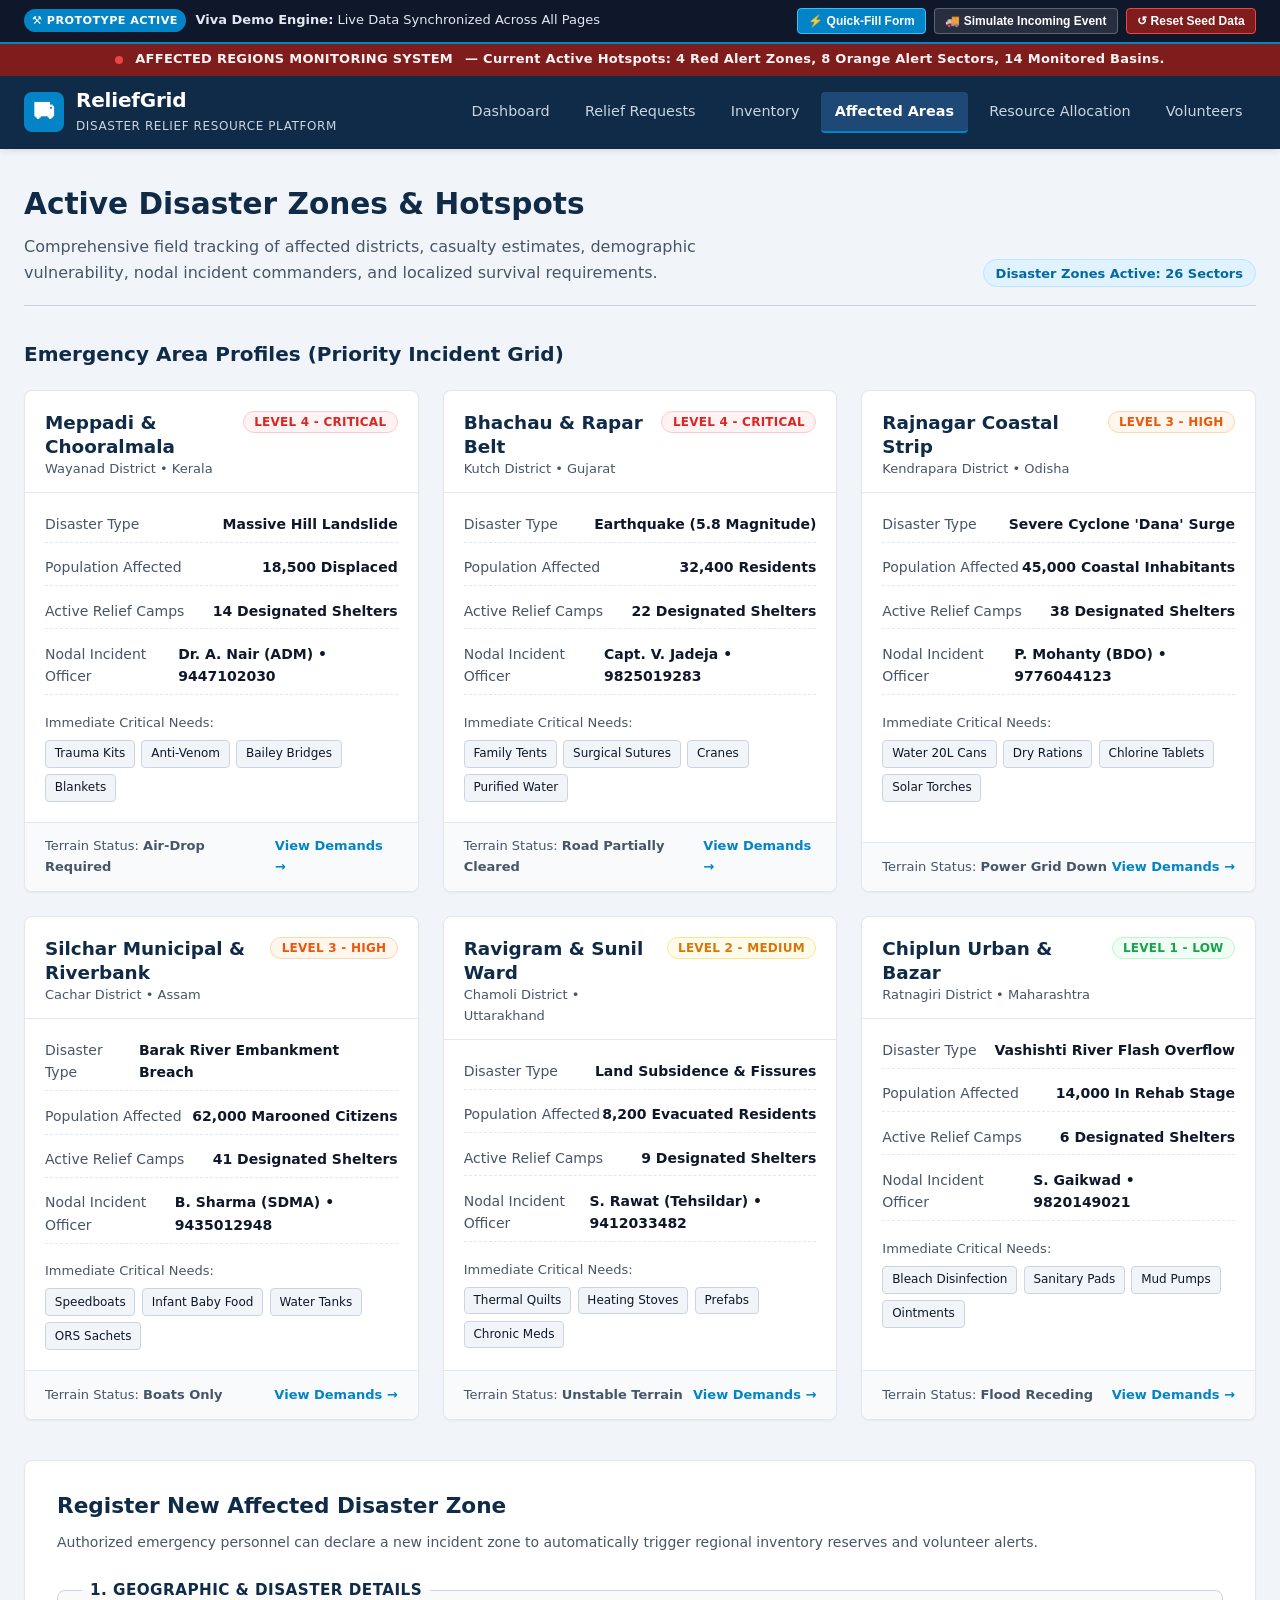
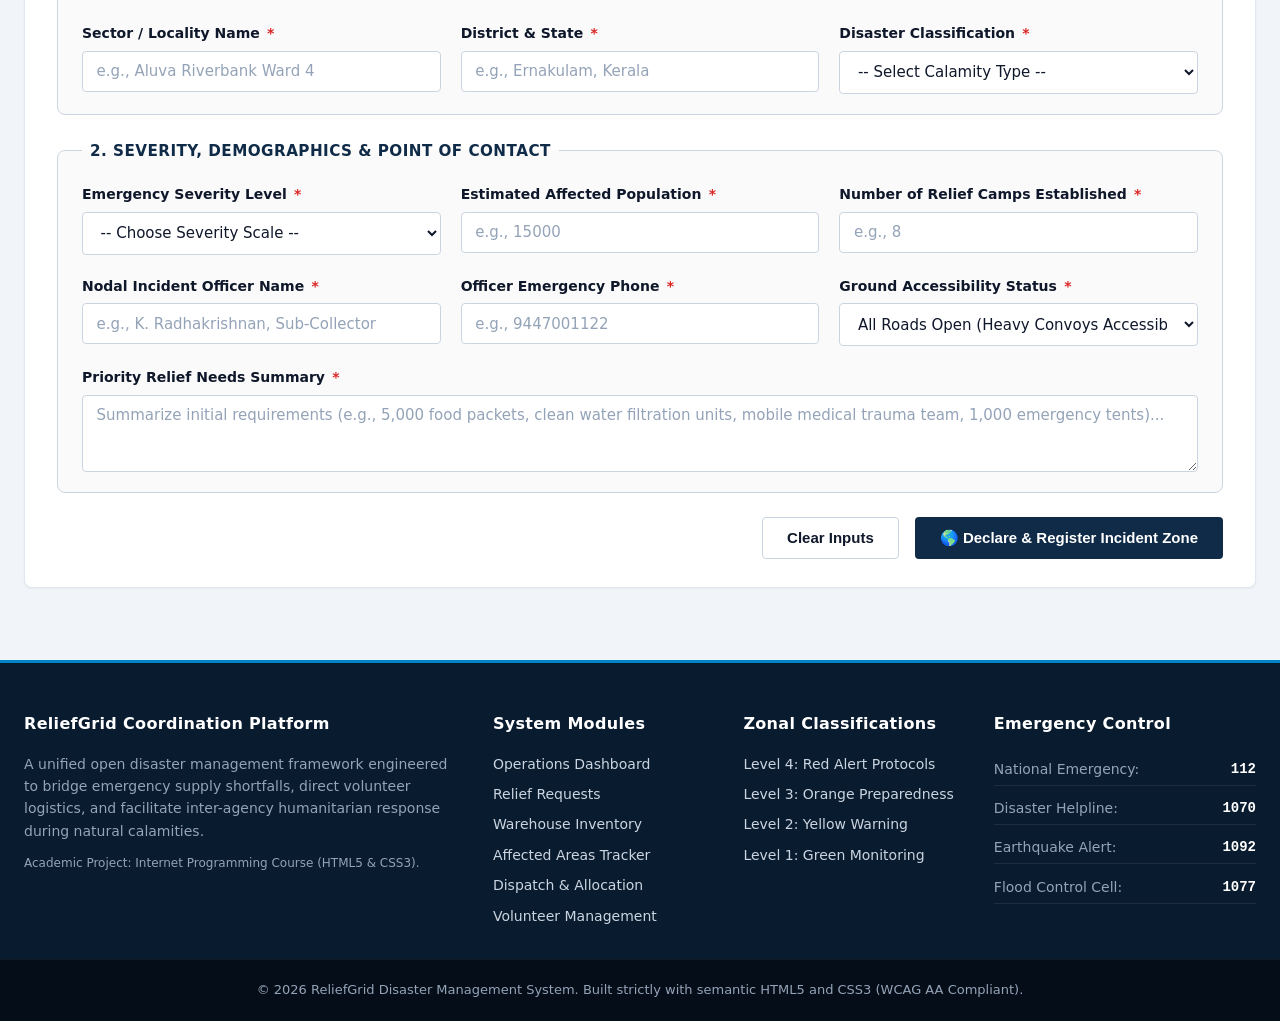
==== affected-areas.html @ 502c1814 "Add files via upload" ====
<!DOCTYPE html>
<html lang="en">
<head>
  <meta charset="UTF-8">
  <meta name="viewport" content="width=device-width, initial-scale=1.0">
  <meta name="description" content="ReliefGrid - Monitor Affected Disaster Zones, Severity Classifications, and Ground Casualties.">
  <title>ReliefGrid | Affected Disaster Areas</title>
  <link rel="stylesheet" href="style.css">
</head>
<body>

  <!-- Top Emergency Ribbon -->
  <aside class="top-emergency-bar" aria-label="Emergency Operations Announcement">
    <span class="pulse-dot" aria-hidden="true"></span>
    <strong>AFFECTED REGIONS MONITORING SYSTEM</strong> &mdash; 
    Current Active Hotspots: 4 Red Alert Zones, 8 Orange Alert Sectors, 14 Monitored Basins.
  </aside>

  <!-- Shared Header & Navigation -->
  <header class="site-header">
    <div class="header-container">
      <a href="index.html" class="brand" aria-label="ReliefGrid Home">
        <div class="brand-icon" aria-hidden="true">&#9951;</div>
        <div class="brand-text">
          <h1>ReliefGrid</h1>
          <span class="subtitle">Disaster Relief Resource Platform</span>
        </div>
      </a>

      <nav class="main-nav" aria-label="Primary Navigation">
        <ul>
          <li><a href="index.html">Dashboard</a></li>
          <li><a href="relief-requests.html">Relief Requests</a></li>
          <li><a href="inventory.html">Inventory</a></li>
          <li><a href="affected-areas.html" class="active" aria-current="page">Affected Areas</a></li>
          <li><a href="allocation.html">Resource Allocation</a></li>
          <li><a href="volunteers.html">Volunteers</a></li>
        </ul>
      </nav>
    </div>
  </header>

  <!-- Main Content Wrapper -->
  <main class="main-wrapper" id="main-content">

    <header class="page-intro">
      <div>
        <h2>Active Disaster Zones &amp; Hotspots</h2>
        <p>Comprehensive field tracking of affected districts, casualty estimates, demographic vulnerability, nodal incident commanders, and localized survival requirements.</p>
      </div>
      <div>
        <span class="page-badge">Disaster Zones Active: 26 Sectors</span>
      </div>
    </header>

    <!-- ===================================================================
         SECTION 1: AFFECTED AREA PROFILE CARDS (CSS Grid Layout)
         Demonstrating rich responsive card UI with severity badges and tags
         =================================================================== -->
    <section aria-labelledby="area-cards-heading">
      <h3 id="area-cards-heading" style="font-size: 1.25rem; color: var(--color-primary); margin-bottom: 1.25rem;">
        Emergency Area Profiles (Priority Incident Grid)
      </h3>

      <div class="areas-grid">
        
        <!-- Card 1: Wayanad, Kerala -->
        <article class="area-card" aria-labelledby="area-title-1">
          <header class="area-card-header">
            <div class="area-title-group">
              <h3 id="area-title-1">Meppadi &amp; Chooralmala</h3>
              <p class="area-location">Wayanad District &bull; Kerala</p>
            </div>
            <span class="badge badge-critical">Level 4 - Critical</span>
          </header>
          <div class="area-card-body">
            <div class="area-stat-row">
              <span class="area-stat-label">Disaster Type</span>
              <span class="area-stat-value">Massive Hill Landslide</span>
            </div>
            <div class="area-stat-row">
              <span class="area-stat-label">Population Affected</span>
              <span class="area-stat-value">18,500 Displaced</span>
            </div>
            <div class="area-stat-row">
              <span class="area-stat-label">Active Relief Camps</span>
              <span class="area-stat-value">14 Designated Shelters</span>
            </div>
            <div class="area-stat-row">
              <span class="area-stat-label">Nodal Incident Officer</span>
              <span class="area-stat-value">Dr. A. Nair (ADM) &bull; 9447102030</span>
            </div>
            <div>
              <span class="area-stat-label" style="font-size: 0.8125rem;">Immediate Critical Needs:</span>
              <div class="needs-tag-list">
                <span class="need-tag">Trauma Kits</span>
                <span class="need-tag">Anti-Venom</span>
                <span class="need-tag">Temporary Bailey Bridges</span>
                <span class="need-tag">Thermal Blankets</span>
              </div>
            </div>
          </div>
          <footer class="area-card-footer">
            <span>Air-Drop Required: <strong>YES</strong></span>
            <a href="relief-requests.html" style="font-weight: 600;">View 18 Demands &rarr;</a>
          </footer>
        </article>

        <!-- Card 2: Bhachau, Gujarat -->
        <article class="area-card" aria-labelledby="area-title-2">
          <header class="area-card-header">
            <div class="area-title-group">
              <h3 id="area-title-2">Bhachau &amp; Rapar Belt</h3>
              <p class="area-location">Kutch District &bull; Gujarat</p>
            </div>
            <span class="badge badge-critical">Level 4 - Critical</span>
          </header>
          <div class="area-card-body">
            <div class="area-stat-row">
              <span class="area-stat-label">Disaster Type</span>
              <span class="area-stat-value">Earthquake (5.8 Magnitude)</span>
            </div>
            <div class="area-stat-row">
              <span class="area-stat-label">Population Affected</span>
              <span class="area-stat-value">32,400 Residents</span>
            </div>
            <div class="area-stat-row">
              <span class="area-stat-label">Active Relief Camps</span>
              <span class="area-stat-value">22 Open Tented Camps</span>
            </div>
            <div class="area-stat-row">
              <span class="area-stat-label">Nodal Incident Officer</span>
              <span class="area-stat-value">Capt. V. Jadeja &bull; 9825019283</span>
            </div>
            <div>
              <span class="area-stat-label" style="font-size: 0.8125rem;">Immediate Critical Needs:</span>
              <div class="needs-tag-list">
                <span class="need-tag">Family Tents</span>
                <span class="need-tag">Surgical Sutures</span>
                <span class="need-tag">Heavy Cranes</span>
                <span class="need-tag">Purified Water</span>
              </div>
            </div>
          </div>
          <footer class="area-card-footer">
            <span>Road Access: <strong>Partially Cleared</strong></span>
            <a href="relief-requests.html" style="font-weight: 600;">View 24 Demands &rarr;</a>
          </footer>
        </article>

        <!-- Card 3: Rajnagar, Odisha -->
        <article class="area-card" aria-labelledby="area-title-3">
          <header class="area-card-header">
            <div class="area-title-group">
              <h3 id="area-title-3">Rajnagar Coastal Strip</h3>
              <p class="area-location">Kendrapara District &bull; Odisha</p>
            </div>
            <span class="badge badge-high">Level 3 - High</span>
          </header>
          <div class="area-card-body">
            <div class="area-stat-row">
              <span class="area-stat-label">Disaster Type</span>
              <span class="area-stat-value">Severe Cyclone 'Dana' Surge</span>
            </div>
            <div class="area-stat-row">
              <span class="area-stat-label">Population Affected</span>
              <span class="area-stat-value">45,000 Coastal Inhabitants</span>
            </div>
            <div class="area-stat-row">
              <span class="area-stat-label">Active Relief Camps</span>
              <span class="area-stat-value">38 Multi-Hazard Shelters</span>
            </div>
            <div class="area-stat-row">
              <span class="area-stat-label">Nodal Incident Officer</span>
              <span class="area-stat-value">P. Mohanty (BDO) &bull; 9776044123</span>
            </div>
            <div>
              <span class="area-stat-label" style="font-size: 0.8125rem;">Immediate Critical Needs:</span>
              <div class="needs-tag-list">
                <span class="need-tag">Water 20L Cans</span>
                <span class="need-tag">Dry Rations</span>
                <span class="need-tag">Chlorine Tablets</span>
                <span class="need-tag">Solar Torches</span>
              </div>
            </div>
          </div>
          <footer class="area-card-footer">
            <span>Power Grid: <strong>Down (Generators Needed)</strong></span>
            <a href="relief-requests.html" style="font-weight: 600;">View 14 Demands &rarr;</a>
          </footer>
        </article>

        <!-- Card 4: Silchar, Assam -->
        <article class="area-card" aria-labelledby="area-title-4">
          <header class="area-card-header">
            <div class="area-title-group">
              <h3 id="area-title-4">Silchar Municipal &amp; Riverbank</h3>
              <p class="area-location">Cachar District &bull; Assam</p>
            </div>
            <span class="badge badge-high">Level 3 - High</span>
          </header>
          <div class="area-card-body">
            <div class="area-stat-row">
              <span class="area-stat-label">Disaster Type</span>
              <span class="area-stat-value">Barak River Embankment Breach</span>
            </div>
            <div class="area-stat-row">
              <span class="area-stat-label">Population Affected</span>
              <span class="area-stat-value">62,000 Marooned Citizens</span>
            </div>
            <div class="area-stat-row">
              <span class="area-stat-label">Active Relief Camps</span>
              <span class="area-stat-value">41 Elevated Relief Shelters</span>
            </div>
            <div class="area-stat-row">
              <span class="area-stat-label">Nodal Incident Officer</span>
              <span class="area-stat-value">B. Sharma (SDMA) &bull; 9435012948</span>
            </div>
            <div>
              <span class="area-stat-label" style="font-size: 0.8125rem;">Immediate Critical Needs:</span>
              <div class="needs-tag-list">
                <span class="need-tag">Rescue Speedboats</span>
                <span class="need-tag">Infant Baby Food</span>
                <span class="need-tag">Water Tanks</span>
                <span class="need-tag">ORS Sachets</span>
              </div>
            </div>
          </div>
          <footer class="area-card-footer">
            <span>Access Mode: <strong>Boats Only</strong></span>
            <a href="relief-requests.html" style="font-weight: 600;">View 29 Demands &rarr;</a>
          </footer>
        </article>

        <!-- Card 5: Joshimath, Uttarakhand -->
        <article class="area-card" aria-labelledby="area-title-5">
          <header class="area-card-header">
            <div class="area-title-group">
              <h3 id="area-title-5">Ravigram &amp; Sunil Ward</h3>
              <p class="area-location">Chamoli District &bull; Uttarakhand</p>
            </div>
            <span class="badge badge-medium">Level 2 - Medium</span>
          </header>
          <div class="area-card-body">
            <div class="area-stat-row">
              <span class="area-stat-label">Disaster Type</span>
              <span class="area-stat-value">Land Subsidence &amp; Fissures</span>
            </div>
            <div class="area-stat-row">
              <span class="area-stat-label">Population Affected</span>
              <span class="area-stat-value">8,200 Evacuated Residents</span>
            </div>
            <div class="area-stat-row">
              <span class="area-stat-label">Active Relief Camps</span>
              <span class="area-stat-value">9 Temporary Municipal Centers</span>
            </div>
            <div class="area-stat-row">
              <span class="area-stat-label">Nodal Incident Officer</span>
              <span class="area-stat-value">S. Rawat (Tehsildar) &bull; 9412033482</span>
            </div>
            <div>
              <span class="area-stat-label" style="font-size: 0.8125rem;">Immediate Critical Needs:</span>
              <div class="needs-tag-list">
                <span class="need-tag">Thermal Quilts</span>
                <span class="need-tag">Heating Stoves</span>
                <span class="need-tag">Prefabs</span>
                <span class="need-tag">Chronic Meds</span>
              </div>
            </div>
          </div>
          <footer class="area-card-footer">
            <span>Terrain Stability: <strong>Unstable Slope</strong></span>
            <a href="relief-requests.html" style="font-weight: 600;">View 11 Demands &rarr;</a>
          </footer>
        </article>

        <!-- Card 6: Chiplun, Maharashtra -->
        <article class="area-card" aria-labelledby="area-title-6">
          <header class="area-card-header">
            <div class="area-title-group">
              <h3 id="area-title-6">Chiplun Urban &amp; Bazar</h3>
              <p class="area-location">Ratnagiri District &bull; Maharashtra</p>
            </div>
            <span class="badge badge-low">Level 1 - Low</span>
          </header>
          <div class="area-card-body">
            <div class="area-stat-row">
              <span class="area-stat-label">Disaster Type</span>
              <span class="area-stat-value">Vashishti River Flash Overflow</span>
            </div>
            <div class="area-stat-row">
              <span class="area-stat-label">Population Affected</span>
              <span class="area-stat-value">14,000 In Rehab Stage</span>
            </div>
            <div class="area-stat-row">
              <span class="area-stat-label">Active Relief Camps</span>
              <span class="area-stat-value">6 Transition Camps</span>
            </div>
            <div class="area-stat-row">
              <span class="area-stat-label">Nodal Incident Officer</span>
              <span class="area-stat-value">S. Gaikwad &bull; 9820149021</span>
            </div>
            <div>
              <span class="area-stat-label" style="font-size: 0.8125rem;">Immediate Critical Needs:</span>
              <div class="needs-tag-list">
                <span class="need-tag">Bleach Disinfection</span>
                <span class="need-tag">Sanitary Pads</span>
                <span class="need-tag">Mud Pumps</span>
                <span class="need-tag">Skin Ointments</span>
              </div>
            </div>
          </div>
          <footer class="area-card-footer">
            <span>Flood Level: <strong>Receding</strong></span>
            <a href="relief-requests.html" style="font-weight: 600;">View 8 Demands &rarr;</a>
          </footer>
        </article>

      </div>
    </section>

    <!-- ===================================================================
         SECTION 2: REGISTER NEW INCIDENT / DISASTER ZONE FORM
         =================================================================== -->
    <section class="form-card" aria-labelledby="register-area-heading">
      <h3 id="register-area-heading">Register New Affected Disaster Zone</h3>
      <p class="form-subtitle">Authorized emergency personnel can declare a new incident zone to automatically trigger regional inventory reserves and volunteer alerts.</p>

      <form action="#" method="post" autocomplete="on">
        
        <fieldset>
          <legend>1. Geographic &amp; Disaster Details</legend>
          <div class="form-grid">

            <div class="form-group">
              <label for="new-area-name">Sector / Locality Name <span class="required-indicator">*</span></label>
              <input 
                type="text" 
                id="new-area-name" 
                name="area_name" 
                placeholder="e.g., Aluva Riverbank Ward 4" 
                required 
                minlength="3" 
                maxlength="60"
              >
            </div>

            <div class="form-group">
              <label for="new-district-state">District &amp; State <span class="required-indicator">*</span></label>
              <input 
                type="text" 
                id="new-district-state" 
                name="district_state" 
                placeholder="e.g., Ernakulam, Kerala" 
                required 
                minlength="4"
              >
            </div>

            <div class="form-group">
              <label for="disaster-type">Disaster Classification <span class="required-indicator">*</span></label>
              <select id="disaster-type" name="disaster_type" required>
                <option value="" disabled selected>-- Select Calamity Type --</option>
                <option value="Flood / River Inundation">Flood / River Inundation</option>
                <option value="Earthquake / Tremor">Earthquake / Tremor</option>
                <option value="Cyclone / Storm Surge">Cyclone / Storm Surge</option>
                <option value="Landslide / Mudflow">Landslide / Mudflow</option>
                <option value="Cloudburst / Flash Flood">Cloudburst / Flash Flood</option>
                <option value="Drought / Water Scarcity">Drought / Water Scarcity</option>
              </select>
            </div>

          </div>
        </fieldset>

        <fieldset>
          <legend>2. Severity, Demographics &amp; Point of Contact</legend>
          <div class="form-grid">

            <div class="form-group">
              <label for="severity-level">Emergency Severity Level <span class="required-indicator">*</span></label>
              <select id="severity-level" name="severity_level" required>
                <option value="" disabled selected>-- Choose Severity Scale --</option>
                <option value="Level 4 - Critical Red (Severe Life Threat)">Level 4 - Critical Red (Immediate Evacuation / Severe)</option>
                <option value="Level 3 - High Orange (Serious Disruption)">Level 3 - High Orange (Extensive Damage / Support Required)</option>
                <option value="Level 2 - Medium Yellow (Localized Threat)">Level 2 - Medium Yellow (Contained / Moderate Threat)</option>
                <option value="Level 1 - Low Green (Recovery / Monitor)">Level 1 - Low Green (Monitoring / Early Recovery)</option>
              </select>
            </div>

            <div class="form-group">
              <label for="population-affected">Estimated Affected Population <span class="required-indicator">*</span></label>
              <input 
                type="number" 
                id="population-affected" 
                name="population_affected" 
                placeholder="e.g., 15000" 
                min="1" 
                max="5000000" 
                required
              >
            </div>

            <div class="form-group">
              <label for="camps-established">Number of Relief Camps Established <span class="required-indicator">*</span></label>
              <input 
                type="number" 
                id="camps-established" 
                name="camps_established" 
                placeholder="e.g., 8" 
                min="0" 
                max="500" 
                required
              >
            </div>

            <div class="form-group">
              <label for="nodal-officer-name">Nodal Incident Officer Name <span class="required-indicator">*</span></label>
              <input 
                type="text" 
                id="nodal-officer-name" 
                name="nodal_officer_name" 
                placeholder="e.g., K. Radhakrishnan, Sub-Collector" 
                required
              >
            </div>

            <div class="form-group">
              <label for="nodal-officer-contact">Officer Emergency Phone <span class="required-indicator">*</span></label>
              <input 
                type="tel" 
                id="nodal-officer-contact" 
                name="nodal_officer_contact" 
                placeholder="e.g., 9447001122" 
                pattern="^[0-9]{10}$" 
                required
              >
            </div>

            <div class="form-group">
              <label for="accessibility-status">Ground Accessibility Status <span class="required-indicator">*</span></label>
              <select id="accessibility-status" name="accessibility_status" required>
                <option value="All Roads Open">All Roads Open (Heavy Convoys Accessible)</option>
                <option value="Light Vehicles Only">Light 4x4 Vehicles Only</option>
                <option value="Boats / Amphibious Only">Boats / Watercraft Only</option>
                <option value="Total Cutoff - Air Drop Only">Total Cutoff &mdash; Helicopter Air-Drop Only</option>
              </select>
            </div>

          </div>

          <div class="form-group span-full" style="margin-top: 1.25rem;">
            <label for="needs-summary">Priority Relief Needs Summary <span class="required-indicator">*</span></label>
            <textarea 
              id="needs-summary" 
              name="needs_summary" 
              rows="3" 
              placeholder="Summarize initial requirements (e.g., 5,000 food packets, clean water filtration units, mobile medical trauma team, 1,000 emergency tents)..." 
              required
              minlength="15"
            ></textarea>
          </div>
        </fieldset>

        <div class="form-actions">
          <button type="reset" class="btn btn-secondary">Clear Inputs</button>
          <button type="submit" class="btn btn-primary">&#127758; Declare &amp; Register Incident Zone</button>
        </div>

      </form>
    </section>

  </main>

  <!-- Shared Site Footer -->
  <footer class="site-footer">
    <div class="footer-top">
      <div class="footer-col">
        <h4>ReliefGrid Coordination Platform</h4>
        <p>A unified open disaster management framework engineered to bridge emergency supply shortfalls, direct volunteer logistics, and facilitate inter-agency humanitarian response during natural calamities.</p>
        <p class="field-help" style="color:#94a3b8;">Academic Project: Internet Programming Course (HTML5 &amp; CSS3).</p>
      </div>

      <div class="footer-col">
        <h4>System Modules</h4>
        <ul class="footer-links">
          <li><a href="index.html">Operations Dashboard</a></li>
          <li><a href="relief-requests.html">Relief Requests</a></li>
          <li><a href="inventory.html">Warehouse Inventory</a></li>
          <li><a href="affected-areas.html">Affected Areas Tracker</a></li>
          <li><a href="allocation.html">Dispatch &amp; Allocation</a></li>
          <li><a href="volunteers.html">Volunteer Management</a></li>
        </ul>
      </div>

      <div class="footer-col">
        <h4>Zonal Classifications</h4>
        <ul class="footer-links">
          <li><a href="#main-content">Level 4: Red Alert Protocols</a></li>
          <li><a href="#main-content">Level 3: Orange Preparedness</a></li>
          <li><a href="#main-content">Level 2: Yellow Warning</a></li>
          <li><a href="#main-content">Level 1: Green Monitoring</a></li>
        </ul>
      </div>

      <div class="footer-col">
        <h4>Emergency Control</h4>
        <ul class="emergency-hotlines">
          <li>National Emergency: <span>112</span></li>
          <li>Disaster Helpline: <span>1070</span></li>
          <li>Earthquake Alert: <span>1092</span></li>
          <li>Flood Control Cell: <span>1077</span></li>
        </ul>
      </div>
    </div>
    <div class="footer-bottom">
      <p>&copy; 2026 ReliefGrid Disaster Management System. Built strictly with semantic HTML5 and CSS3 (WCAG AA Compliant).</p>
    </div>
  </footer>

  <!-- Interactive Prototype Engine -->
  <script src="prototype.js"></script>
</body>
</html>
---- style.css ----
/* ==========================================================================
   DISASTER RELIEF RESOURCE COORDINATION PLATFORM (RELIEFGRID)
   Shared Master Stylesheet: style.css
   Pure CSS3 - No external frameworks or libraries required.
   Fully responsive with CSS Grid, Flexbox, and CSS Custom Properties.
   ========================================================================== */

/* --------------------------------------------------------------------------
   1. CSS Custom Properties (Theme Design System & Variables)
   -------------------------------------------------------------------------- */
:root {
  /* Brand Palette - Emergency Operations Theme */
  --color-primary: #0f2b48;          /* Deep Navy - Command & Authority */
  --color-primary-light: #1e4976;    /* Secondary Navy */
  --color-primary-dark: #091b2e;     /* Deep Navy Dark */
  --color-accent: #0284c7;           /* Sky Blue - Operational highlight */
  --color-accent-hover: #0369a1;

  /* Neutral Backgrounds & Surfaces */
  --color-bg-main: #f1f5f9;          /* Slate 100 - Clean page background */
  --color-bg-card: #ffffff;          /* Pure White - Surface cards */
  --color-bg-alt: #f8fafc;           /* Slate 50 - Subtle alternating rows */
  --color-border: #cbd5e1;          /* Slate 300 - Standard border */
  --color-border-light: #e2e8f0;    /* Slate 200 - Subtle border */

  /* Typography Colors */
  --color-text-main: #0f172a;        /* Slate 900 - High contrast readable text */
  --color-text-muted: #475569;       /* Slate 600 - Secondary descriptive text */
  --color-text-light: #94a3b8;       /* Slate 400 - De-emphasized metadata */
  --color-text-inverse: #ffffff;     /* White - Text on dark backgrounds */

  /* Priority Color Coding (Standard Disaster Relief Codes) */
  --priority-critical: #dc2626;      /* Red - Immediate Life Threat */
  --priority-critical-bg: #fef2f2;
  --priority-critical-border: #fecaca;

  --priority-high: #ea580c;          /* Orange - Urgent Support Needed */
  --priority-high-bg: #fff7ed;
  --priority-high-border: #fed7aa;

  --priority-medium: #d97706;        /* Amber/Yellow - Moderate Attention */
  --priority-medium-bg: #fffbeb;
  --priority-medium-border: #fde68a;

  --priority-low: #16a34a;           /* Green - Stable / Routine */
  --priority-low-bg: #f0fdf4;
  --priority-low-border: #bbf7d0;

  /* Operational Status Colors */
  --status-pending: #d97706;
  --status-pending-bg: #fffbeb;
  --status-progress: #0284c7;
  --status-progress-bg: #f0f9ff;
  --status-delivered: #16a34a;
  --status-delivered-bg: #f0fdf4;
  --status-shortage: #dc2626;
  --status-shortage-bg: #fef2f2;

  /* Typography Font Stack */
  --font-sans: system-ui, -apple-system, BlinkMacSystemFont, 'Segoe UI', Roboto, Oxygen, Ubuntu, Cantarell, 'Open Sans', 'Helvetica Neue', sans-serif;
  --font-mono: SFMono-Regular, Menlo, Monaco, Consolas, 'Liberation Mono', 'Courier New', monospace;

  /* Shadows for Elevation */
  --shadow-sm: 0 1px 2px 0 rgba(0, 0, 0, 0.05);
  --shadow-md: 0 4px 6px -1px rgba(15, 23, 42, 0.08), 0 2px 4px -2px rgba(15, 23, 42, 0.05);
  --shadow-lg: 0 10px 15px -3px rgba(15, 23, 42, 0.1), 0 4px 6px -4px rgba(15, 23, 42, 0.05);

  /* Layout Constants */
  --radius-sm: 4px;
  --radius-md: 8px;
  --radius-lg: 12px;
  --radius-pill: 9999px;
  --transition: all 0.25s ease-in-out;
  --max-width: 1280px;
}

/* --------------------------------------------------------------------------
   2. Base & Reset Styles
   -------------------------------------------------------------------------- */
*, *::before, *::after {
  box-sizing: border-box;
  margin: 0;
  padding: 0;
}

html {
  font-size: 16px;
  scroll-behavior: smooth;
}

body {
  font-family: var(--font-sans);
  background-color: var(--color-bg-main);
  color: var(--color-text-main);
  line-height: 1.6;
  min-height: 100vh;
  display: flex;
  flex-direction: column;
}

img, svg {
  display: block;
  max-width: 100%;
}

a {
  color: var(--color-accent);
  text-decoration: none;
  transition: var(--transition);
}

a:hover, a:focus-visible {
  color: var(--color-accent-hover);
  text-decoration: underline;
}

/* --------------------------------------------------------------------------
   3. Shared Header & Emergency Alert Top-Bar
   -------------------------------------------------------------------------- */
.top-emergency-bar {
  background-color: #7f1d1d;
  color: #fef2f2;
  font-size: 0.8125rem;
  padding: 0.35rem 1rem;
  text-align: center;
  font-weight: 600;
  letter-spacing: 0.02em;
  display: flex;
  justify-content: center;
  align-items: center;
  gap: 0.75rem;
  flex-wrap: wrap;
}

.top-emergency-bar .pulse-dot {
  display: inline-block;
  width: 8px;
  height: 8px;
  border-radius: 50%;
  background-color: #ef4444;
  box-shadow: 0 0 0 rgba(239, 68, 68, 0.7);
  animation: pulse 1.8s infinite;
}

@keyframes pulse {
  0% { transform: scale(0.95); box-shadow: 0 0 0 0 rgba(239, 68, 68, 0.7); }
  70% { transform: scale(1.1); box-shadow: 0 0 0 8px rgba(239, 68, 68, 0); }
  100% { transform: scale(0.95); box-shadow: 0 0 0 0 rgba(239, 68, 68, 0); }
}

.site-header {
  background-color: var(--color-primary);
  color: var(--color-text-inverse);
  box-shadow: var(--shadow-md);
  position: sticky;
  top: 0;
  z-index: 100;
}

.header-container {
  max-width: var(--max-width);
  margin: 0 auto;
  padding: 0.75rem 1.5rem;
  display: flex;
  justify-content: space-between;
  align-items: center;
  flex-wrap: wrap;
  gap: 1rem;
}

/* Branding */
.brand {
  display: flex;
  align-items: center;
  gap: 0.75rem;
  text-decoration: none;
  color: var(--color-text-inverse);
}

.brand:hover {
  text-decoration: none;
}

.brand-icon {
  width: 40px;
  height: 40px;
  background-color: var(--color-accent);
  color: #fff;
  border-radius: var(--radius-md);
  display: flex;
  align-items: center;
  justify-content: center;
  font-size: 1.35rem;
  font-weight: 800;
  box-shadow: var(--shadow-sm);
}

.brand-text h1 {
  font-size: 1.25rem;
  font-weight: 700;
  line-height: 1.2;
  letter-spacing: -0.01em;
}

.brand-text .subtitle {
  font-size: 0.75rem;
  color: var(--color-border);
  letter-spacing: 0.05em;
  text-transform: uppercase;
}

/* Navigation Menu */
.main-nav ul {
  display: flex;
  list-style: none;
  gap: 0.5rem;
  align-items: center;
  flex-wrap: wrap;
}

.main-nav a {
  display: inline-block;
  padding: 0.5rem 0.85rem;
  color: #cbd5e1;
  font-size: 0.9rem;
  font-weight: 500;
  border-radius: var(--radius-sm);
  transition: var(--transition);
  text-decoration: none;
  border-bottom: 2px solid transparent;
}

.main-nav a:hover {
  color: #ffffff;
  background-color: rgba(255, 255, 255, 0.1);
  text-decoration: none;
}

.main-nav a.active {
  color: #ffffff;
  background-color: var(--color-primary-light);
  border-bottom: 2px solid var(--color-accent);
  font-weight: 600;
}

/* --------------------------------------------------------------------------
   4. Main Container & Page Layout
   -------------------------------------------------------------------------- */
.main-wrapper {
  max-width: var(--max-width);
  width: 100%;
  margin: 0 auto;
  padding: 2rem 1.5rem;
  flex: 1;
}

.page-intro {
  margin-bottom: 2rem;
  border-bottom: 1px solid var(--color-border);
  padding-bottom: 1.25rem;
  display: flex;
  justify-content: space-between;
  align-items: flex-end;
  flex-wrap: wrap;
  gap: 1rem;
}

.page-intro h2 {
  font-size: 1.85rem;
  color: var(--color-primary);
  font-weight: 700;
  margin-bottom: 0.35rem;
}

.page-intro p {
  color: var(--color-text-muted);
  font-size: 1rem;
  max-width: 720px;
}

.page-badge {
  font-size: 0.8125rem;
  background-color: #e0f2fe;
  color: #0369a1;
  padding: 0.35rem 0.75rem;
  border-radius: var(--radius-pill);
  font-weight: 600;
  border: 1px solid #bae6fd;
}

/* --------------------------------------------------------------------------
   5. CSS Grid Dashboard Summary Cards
   -------------------------------------------------------------------------- */
.metrics-grid {
  display: grid;
  grid-template-columns: repeat(auto-fit, minmax(210px, 1fr));
  gap: 1.25rem;
  margin-bottom: 2rem;
}

.metric-card {
  background: var(--color-bg-card);
  border-radius: var(--radius-md);
  padding: 1.25rem 1.5rem;
  box-shadow: var(--shadow-sm);
  border: 1px solid var(--color-border-light);
  border-top: 4px solid var(--color-accent);
  transition: var(--transition);
  position: relative;
  overflow: hidden;
}

.metric-card:hover {
  transform: translateY(-3px);
  box-shadow: var(--shadow-md);
}

.metric-card.critical-border {
  border-top-color: var(--priority-critical);
}

.metric-card.high-border {
  border-top-color: var(--priority-high);
}

.metric-card.medium-border {
  border-top-color: var(--priority-medium);
}

.metric-card.low-border {
  border-top-color: var(--priority-low);
}

.metric-header {
  display: flex;
  justify-content: space-between;
  align-items: center;
  margin-bottom: 0.5rem;
}

.metric-title {
  font-size: 0.875rem;
  font-weight: 600;
  text-transform: uppercase;
  letter-spacing: 0.04em;
  color: var(--color-text-muted);
}

.metric-icon {
  font-size: 1.25rem;
}

.metric-value {
  font-size: 2.25rem;
  font-weight: 800;
  color: var(--color-primary);
  line-height: 1.1;
  margin-bottom: 0.25rem;
}

.metric-sub {
  font-size: 0.8125rem;
  color: var(--color-text-muted);
}

.metric-sub strong {
  color: var(--color-text-main);
}

/* --------------------------------------------------------------------------
   6. Two-Column Dashboard Layout (CSS Grid / Flexbox)
   -------------------------------------------------------------------------- */
.dashboard-grid {
  display: grid;
  grid-template-columns: 2fr 1fr;
  gap: 1.75rem;
  margin-bottom: 2.5rem;
}

.dashboard-card {
  background: var(--color-bg-card);
  border-radius: var(--radius-md);
  box-shadow: var(--shadow-sm);
  border: 1px solid var(--color-border-light);
  overflow: hidden;
  margin-bottom: 1.75rem;
}

.dashboard-card-header {
  background-color: #ffffff;
  padding: 1rem 1.25rem;
  border-bottom: 1px solid var(--color-border-light);
  display: flex;
  justify-content: space-between;
  align-items: center;
}

.dashboard-card-header h3 {
  font-size: 1.125rem;
  font-weight: 700;
  color: var(--color-primary);
}

.dashboard-card-body {
  padding: 1.25rem;
}

/* --------------------------------------------------------------------------
   7. Resource-Level Stocks (Pure CSS Progress Bars)
   -------------------------------------------------------------------------- */
.stock-bars-container {
  display: flex;
  flex-direction: column;
  gap: 1.25rem;
}

.stock-item {
  display: flex;
  flex-direction: column;
  gap: 0.35rem;
}

.stock-info {
  display: flex;
  justify-content: space-between;
  font-size: 0.875rem;
  font-weight: 600;
}

.stock-name {
  color: var(--color-text-main);
}

.stock-qty {
  color: var(--color-text-muted);
  font-family: var(--font-mono);
  font-size: 0.8125rem;
}

.progress-track {
  width: 100%;
  height: 12px;
  background-color: #e2e8f0;
  border-radius: var(--radius-pill);
  overflow: hidden;
  position: relative;
}

.progress-fill {
  height: 100%;
  border-radius: var(--radius-pill);
  transition: width 0.6s cubic-bezier(0.4, 0, 0.2, 1);
}

/* Level styling for CSS progress bars */
.fill-critical {
  background: linear-gradient(90deg, #ef4444, #dc2626);
}

.fill-low {
  background: linear-gradient(90deg, #f97316, #ea580c);
}

.fill-medium {
  background: linear-gradient(90deg, #facc15, #ca8a04);
}

.fill-high {
  background: linear-gradient(90deg, #22c55e, #16a34a);
}

/* --------------------------------------------------------------------------
   8. Activity Timeline / Recent Feeds
   -------------------------------------------------------------------------- */
.activity-list {
  list-style: none;
  display: flex;
  flex-direction: column;
}

.activity-item {
  padding: 0.875rem 0;
  border-bottom: 1px solid var(--color-border-light);
  display: flex;
  align-items: flex-start;
  gap: 0.875rem;
  font-size: 0.875rem;
}

.activity-item:last-child {
  border-bottom: none;
}

.activity-icon {
  width: 32px;
  height: 32px;
  border-radius: 50%;
  display: flex;
  align-items: center;
  justify-content: center;
  font-size: 0.875rem;
  flex-shrink: 0;
  font-weight: 700;
}

.activity-icon.icon-alert { background: #fee2e2; color: #b91c1c; }
.activity-icon.icon-dispatch { background: #e0f2fe; color: #0369a1; }
.activity-icon.icon-volunteer { background: #fef3c7; color: #b45309; }
.activity-icon.icon-delivered { background: #dcfce7; color: #15803d; }

.activity-content {
  flex: 1;
}

.activity-text {
  color: var(--color-text-main);
  line-height: 1.4;
}

.activity-time {
  font-size: 0.75rem;
  color: var(--color-text-light);
  margin-top: 0.2rem;
  display: block;
}

/* --------------------------------------------------------------------------
   9. Tables Styling (Sticky Header, Zebra Rows, Responsive Container)
   -------------------------------------------------------------------------- */
.table-container {
  background: var(--color-bg-card);
  border-radius: var(--radius-md);
  box-shadow: var(--shadow-sm);
  border: 1px solid var(--color-border-light);
  overflow: hidden;
  margin-bottom: 2rem;
}

.table-header-bar {
  padding: 1rem 1.25rem;
  background-color: #ffffff;
  border-bottom: 1px solid var(--color-border-light);
  display: flex;
  justify-content: space-between;
  align-items: center;
  flex-wrap: wrap;
  gap: 0.75rem;
}

.table-header-bar h3 {
  font-size: 1.125rem;
  font-weight: 700;
  color: var(--color-primary);
}

.table-responsive {
  width: 100%;
  overflow-x: auto;
  -webkit-overflow-scrolling: touch;
}

.data-table {
  width: 100%;
  border-collapse: collapse;
  text-align: left;
  font-size: 0.875rem;
  min-width: 650px;
}

.data-table thead th {
  background-color: var(--color-primary);
  color: var(--color-text-inverse);
  padding: 0.85rem 1rem;
  font-weight: 600;
  letter-spacing: 0.02em;
  position: sticky;
  top: 0;
  z-index: 5;
  white-space: nowrap;
}

.data-table tbody td {
  padding: 0.85rem 1rem;
  border-bottom: 1px solid var(--color-border-light);
  color: var(--color-text-main);
  vertical-align: middle;
}

/* Zebra striping */
.data-table tbody tr:nth-child(even) {
  background-color: var(--color-bg-alt);
}

/* Row hover transition */
.data-table tbody tr {
  transition: background-color 0.15s ease-in-out;
}

.data-table tbody tr:hover {
  background-color: #e2e8f0;
}

/* Numeric alignment helper */
.cell-number {
  font-family: var(--font-mono);
  font-weight: 600;
  text-align: right;
}

/* --------------------------------------------------------------------------
   10. Priority & Status Badges
   -------------------------------------------------------------------------- */
.badge {
  display: inline-flex;
  align-items: center;
  gap: 0.35rem;
  padding: 0.25rem 0.65rem;
  border-radius: var(--radius-pill);
  font-size: 0.75rem;
  font-weight: 700;
  letter-spacing: 0.02em;
  text-transform: uppercase;
  white-space: nowrap;
  line-height: 1;
}

/* Priority Badges */
.badge-critical {
  background-color: var(--priority-critical-bg);
  color: var(--priority-critical);
  border: 1px solid var(--priority-critical-border);
}

.badge-high {
  background-color: var(--priority-high-bg);
  color: var(--priority-high);
  border: 1px solid var(--priority-high-border);
}

.badge-medium {
  background-color: var(--priority-medium-bg);
  color: var(--priority-medium);
  border: 1px solid var(--priority-medium-border);
}

.badge-low {
  background-color: var(--priority-low-bg);
  color: var(--priority-low);
  border: 1px solid var(--priority-low-border);
}

/* Status Badges */
.badge-pending {
  background-color: var(--status-pending-bg);
  color: var(--status-pending);
  border: 1px solid #fde68a;
}

.badge-progress {
  background-color: var(--status-progress-bg);
  color: var(--status-progress);
  border: 1px solid #bae6fd;
}

.badge-delivered {
  background-color: var(--status-delivered-bg);
  color: var(--status-delivered);
  border: 1px solid #bbf7d0;
}

.badge-shortage {
  background-color: var(--status-shortage-bg);
  color: var(--status-shortage);
  border: 1px solid #fecaca;
}

/* --------------------------------------------------------------------------
   11. Forms Styling (Validation, Fieldsets, Focus States)
   -------------------------------------------------------------------------- */
.form-card {
  background: var(--color-bg-card);
  border-radius: var(--radius-md);
  box-shadow: var(--shadow-sm);
  border: 1px solid var(--color-border-light);
  padding: 1.75rem 2rem;
  margin-bottom: 2.5rem;
}

.form-card h3 {
  font-size: 1.35rem;
  color: var(--color-primary);
  margin-bottom: 0.5rem;
  font-weight: 700;
}

.form-card .form-subtitle {
  font-size: 0.875rem;
  color: var(--color-text-muted);
  margin-bottom: 1.5rem;
}

fieldset {
  border: 1px solid var(--color-border);
  border-radius: var(--radius-md);
  padding: 1.25rem 1.5rem;
  margin-bottom: 1.5rem;
  background-color: #fafafa;
}

legend {
  font-size: 0.95rem;
  font-weight: 700;
  color: var(--color-primary);
  padding: 0 0.5rem;
  text-transform: uppercase;
  letter-spacing: 0.03em;
}

.form-grid {
  display: grid;
  grid-template-columns: repeat(auto-fit, minmax(280px, 1fr));
  gap: 1.25rem;
}

.form-grid-3 {
  display: grid;
  grid-template-columns: repeat(auto-fit, minmax(200px, 1fr));
  gap: 1.25rem;
}

.form-group {
  display: flex;
  flex-direction: column;
  gap: 0.4rem;
}

.form-group.span-full {
  grid-column: 1 / -1;
}

label {
  font-size: 0.875rem;
  font-weight: 600;
  color: var(--color-text-main);
}

.required-indicator {
  color: var(--priority-critical);
  margin-left: 0.15rem;
  font-weight: 700;
}

input[type="text"],
input[type="tel"],
input[type="email"],
input[type="number"],
input[type="date"],
input[type="datetime-local"],
select,
textarea {
  width: 100%;
  padding: 0.65rem 0.85rem;
  font-family: var(--font-sans);
  font-size: 0.9375rem;
  color: var(--color-text-main);
  background-color: #ffffff;
  border: 1.5px solid var(--color-border);
  border-radius: var(--radius-sm);
  transition: var(--transition);
  outline: none;
}

input::placeholder,
textarea::placeholder {
  color: var(--color-text-light);
}

input:focus,
select:focus,
textarea:focus {
  border-color: var(--color-accent);
  box-shadow: 0 0 0 3px rgba(2, 132, 199, 0.2);
  background-color: #ffffff;
}

/* HTML5 Valid / Invalid Visual Cues */
input:user-invalid,
select:user-invalid,
textarea:user-invalid {
  border-color: var(--priority-critical);
  background-color: #fffbfb;
}

/* Radio & Checkbox Groups */
.radio-group,
.checkbox-group {
  display: flex;
  gap: 1rem;
  flex-wrap: wrap;
  align-items: center;
  margin-top: 0.25rem;
}

.radio-pill-label,
.checkbox-pill-label {
  display: inline-flex;
  align-items: center;
  gap: 0.5rem;
  padding: 0.5rem 0.85rem;
  border: 1px solid var(--color-border);
  border-radius: var(--radius-sm);
  background: #ffffff;
  cursor: pointer;
  font-size: 0.875rem;
  font-weight: 500;
  transition: var(--transition);
}

.radio-pill-label:hover,
.checkbox-pill-label:hover {
  border-color: var(--color-accent);
  background-color: #f0f9ff;
}

/* Radio button priority accents */
.radio-pill-label input[value="Critical"]:checked + span {
  color: var(--priority-critical);
  font-weight: 700;
}

.radio-pill-label input[value="High"]:checked + span {
  color: var(--priority-high);
  font-weight: 700;
}

.radio-pill-label input[value="Medium"]:checked + span {
  color: var(--priority-medium);
  font-weight: 700;
}

.radio-pill-label input[value="Low"]:checked + span {
  color: var(--priority-low);
  font-weight: 700;
}

/* Helper text */
.field-help {
  font-size: 0.75rem;
  color: var(--color-text-muted);
}

/* Buttons */
.form-actions {
  display: flex;
  gap: 1rem;
  justify-content: flex-end;
  margin-top: 1.5rem;
  flex-wrap: wrap;
}

.btn {
  display: inline-flex;
  align-items: center;
  justify-content: center;
  gap: 0.5rem;
  padding: 0.7rem 1.5rem;
  font-size: 0.9375rem;
  font-weight: 600;
  border-radius: var(--radius-sm);
  cursor: pointer;
  border: 1px solid transparent;
  transition: var(--transition);
  text-decoration: none;
}

.btn:hover {
  text-decoration: none;
}

.btn-primary {
  background-color: var(--color-primary);
  color: #ffffff;
}

.btn-primary:hover, .btn-primary:focus-visible {
  background-color: var(--color-primary-light);
  transform: translateY(-1px);
  box-shadow: var(--shadow-md);
}

.btn-danger {
  background-color: var(--priority-critical);
  color: #ffffff;
}

.btn-danger:hover {
  background-color: #b91c1c;
}

.btn-secondary {
  background-color: #ffffff;
  color: var(--color-text-main);
  border-color: var(--color-border);
}

.btn-secondary:hover {
  background-color: #f1f5f9;
  border-color: var(--color-text-muted);
}

/* --------------------------------------------------------------------------
   12. Affected Areas Cards Layout
   -------------------------------------------------------------------------- */
.areas-grid {
  display: grid;
  grid-template-columns: repeat(auto-fill, minmax(340px, 1fr));
  gap: 1.5rem;
  margin-bottom: 2.5rem;
}

.area-card {
  background: var(--color-bg-card);
  border-radius: var(--radius-md);
  border: 1px solid var(--color-border-light);
  box-shadow: var(--shadow-sm);
  display: flex;
  flex-direction: column;
  overflow: hidden;
  transition: var(--transition);
}

.area-card:hover {
  transform: translateY(-4px);
  box-shadow: var(--shadow-md);
}

.area-card-header {
  padding: 1.25rem 1.25rem 0.75rem;
  display: flex;
  justify-content: space-between;
  align-items: flex-start;
  gap: 0.75rem;
  border-bottom: 1px solid var(--color-border-light);
}

.area-title-group h3 {
  font-size: 1.15rem;
  color: var(--color-primary);
  font-weight: 700;
  line-height: 1.3;
}

.area-location {
  font-size: 0.8125rem;
  color: var(--color-text-muted);
}

.area-card-body {
  padding: 1.25rem;
  display: flex;
  flex-direction: column;
  gap: 0.85rem;
  flex: 1;
}

.area-stat-row {
  display: flex;
  justify-content: space-between;
  font-size: 0.875rem;
  padding-bottom: 0.4rem;
  border-bottom: 1px dashed var(--color-border-light);
}

.area-stat-label {
  color: var(--color-text-muted);
}

.area-stat-value {
  font-weight: 600;
  color: var(--color-text-main);
}

.needs-tag-list {
  display: flex;
  flex-wrap: wrap;
  gap: 0.4rem;
  margin-top: 0.35rem;
}

.need-tag {
  background-color: #f1f5f9;
  color: var(--color-text-main);
  font-size: 0.75rem;
  padding: 0.2rem 0.55rem;
  border-radius: var(--radius-sm);
  border: 1px solid var(--color-border);
  font-weight: 500;
}

.area-card-footer {
  padding: 0.85rem 1.25rem;
  background-color: #f8fafc;
  border-top: 1px solid var(--color-border-light);
  font-size: 0.8125rem;
  color: var(--color-text-muted);
  display: flex;
  justify-content: space-between;
  align-items: center;
}

/* --------------------------------------------------------------------------
   13. Shared Footer
   -------------------------------------------------------------------------- */
.site-footer {
  background-color: var(--color-primary-dark);
  color: #94a3b8;
  margin-top: auto;
  font-size: 0.875rem;
  border-top: 3px solid var(--color-accent);
}

.footer-top {
  max-width: var(--max-width);
  margin: 0 auto;
  padding: 3rem 1.5rem 2rem;
  display: grid;
  grid-template-columns: 2fr 1fr 1fr 1.2fr;
  gap: 2rem;
}

.footer-col h4 {
  color: #ffffff;
  font-size: 1rem;
  margin-bottom: 1rem;
  font-weight: 700;
  letter-spacing: 0.02em;
}

.footer-col p {
  line-height: 1.6;
  margin-bottom: 0.75rem;
}

.footer-links {
  list-style: none;
  display: flex;
  flex-direction: column;
  gap: 0.5rem;
}

.footer-links a {
  color: #cbd5e1;
  text-decoration: none;
}

.footer-links a:hover {
  color: #ffffff;
  text-decoration: underline;
}

.emergency-hotlines {
  list-style: none;
  display: flex;
  flex-direction: column;
  gap: 0.4rem;
}

.emergency-hotlines li {
  display: flex;
  justify-content: space-between;
  padding: 0.3rem 0;
  border-bottom: 1px solid rgba(255, 255, 255, 0.08);
}

.emergency-hotlines span {
  color: #ffffff;
  font-weight: 700;
  font-family: var(--font-mono);
}

.footer-bottom {
  background-color: #050e18;
  padding: 1.25rem 1.5rem;
  text-align: center;
  font-size: 0.8125rem;
  border-top: 1px solid rgba(255, 255, 255, 0.05);
}

/* --------------------------------------------------------------------------
   14. Responsive Media Queries
   -------------------------------------------------------------------------- */
@media (max-width: 1024px) {
  .dashboard-grid {
    grid-template-columns: 1fr;
  }
  
  .footer-top {
    grid-template-columns: 1fr 1fr;
  }
}

@media (max-width: 768px) {
  .header-container {
    flex-direction: column;
    align-items: stretch;
    padding: 0.75rem 1rem;
  }

  .brand {
    justify-content: center;
  }

  .main-nav ul {
    justify-content: center;
    gap: 0.35rem;
  }

  .main-nav a {
    font-size: 0.825rem;
    padding: 0.4rem 0.6rem;
  }

  .page-intro {
    flex-direction: column;
    align-items: flex-start;
  }

  .metrics-grid {
    grid-template-columns: 1fr 1fr;
  }

  .form-card {
    padding: 1.25rem 1rem;
  }

  .footer-top {
    grid-template-columns: 1fr;
  }
}

@media (max-width: 480px) {
  .metrics-grid {
    grid-template-columns: 1fr;
  }

  .main-nav ul {
    flex-direction: column;
    width: 100%;
  }

  .main-nav li,
  .main-nav a {
    width: 100%;
    text-align: center;
  }

  .form-actions {
    flex-direction: column;
  }

  .btn {
    width: 100%;
  }
}

/* --------------------------------------------------------------------------
   15. Interactive Prototype Enhancements (Demo Controls, Filters & Toasts)
   -------------------------------------------------------------------------- */
/* Floating Demo Control Bar */
.demo-control-bar {
  background: #0f172a;
  border-bottom: 2px solid var(--color-accent);
  color: #e2e8f0;
  padding: 0.5rem 1.5rem;
  font-size: 0.8125rem;
  display: flex;
  justify-content: space-between;
  align-items: center;
  flex-wrap: wrap;
  gap: 0.75rem;
  z-index: 1000;
}

.demo-title-group {
  display: flex;
  align-items: center;
  gap: 0.6rem;
}

.demo-badge-tag {
  background: #0284c7;
  color: #ffffff;
  padding: 0.15rem 0.5rem;
  border-radius: var(--radius-pill);
  font-size: 0.7rem;
  font-weight: 700;
  letter-spacing: 0.04em;
  text-transform: uppercase;
}

.demo-actions-group {
  display: flex;
  align-items: center;
  gap: 0.5rem;
  flex-wrap: wrap;
}

.btn-demo {
  background: rgba(255, 255, 255, 0.1);
  color: #ffffff;
  border: 1px solid rgba(255, 255, 255, 0.25);
  padding: 0.3rem 0.65rem;
  font-size: 0.75rem;
  border-radius: var(--radius-sm);
  cursor: pointer;
  display: inline-flex;
  align-items: center;
  gap: 0.35rem;
  font-weight: 600;
  transition: var(--transition);
}

.btn-demo:hover {
  background: rgba(255, 255, 255, 0.22);
  border-color: #ffffff;
  text-decoration: none;
}

.btn-demo-accent {
  background: #0284c7;
  border-color: #38bdf8;
}

.btn-demo-accent:hover {
  background: #0369a1;
}

.btn-demo-danger {
  background: #7f1d1d;
  border-color: #ef4444;
}

.btn-demo-danger:hover {
  background: #991b1b;
}

/* Interactive Table Search & Filter Toolbar */
.table-filter-toolbar {
  padding: 0.75rem 1.25rem;
  background-color: #f8fafc;
  border-bottom: 1px solid var(--color-border-light);
  display: flex;
  justify-content: space-between;
  align-items: center;
  flex-wrap: wrap;
  gap: 0.75rem;
}

.filter-group {
  display: flex;
  align-items: center;
  gap: 0.5rem;
  flex-wrap: wrap;
  flex: 1;
}

.search-box {
  min-width: 240px;
  max-width: 380px;
  position: relative;
}

.search-box input {
  padding: 0.45rem 0.75rem;
  font-size: 0.8125rem;
  border-radius: var(--radius-sm);
  border: 1px solid var(--color-border);
  width: 100%;
}

.filter-select {
  padding: 0.45rem 0.75rem;
  font-size: 0.8125rem;
  border-radius: var(--radius-sm);
  border: 1px solid var(--color-border);
  background-color: #ffffff;
  width: auto;
}

.filter-counter {
  font-size: 0.8125rem;
  color: var(--color-text-muted);
  font-weight: 600;
}

/* Toast Emergency Notifications */
.toast-container {
  position: fixed;
  bottom: 1.5rem;
  right: 1.5rem;
  z-index: 9999;
  display: flex;
  flex-direction: column;
  gap: 0.75rem;
  pointer-events: none;
}

.toast {
  pointer-events: auto;
  min-width: 300px;
  max-width: 420px;
  background: #ffffff;
  color: var(--color-text-main);
  padding: 1rem 1.25rem;
  border-radius: var(--radius-md);
  box-shadow: 0 10px 25px -5px rgba(0, 0, 0, 0.25), 0 8px 10px -6px rgba(0, 0, 0, 0.1);
  border-left: 5px solid var(--color-accent);
  display: flex;
  align-items: flex-start;
  gap: 0.75rem;
  animation: slideInRight 0.35s ease forwards;
  transition: all 0.3s ease;
}

.toast.toast-success {
  border-left-color: #16a34a;
}

.toast.toast-critical {
  border-left-color: #dc2626;
  background: #fffafa;
}

.toast.toast-info {
  border-left-color: #0284c7;
}

.toast-icon {
  font-size: 1.25rem;
  line-height: 1;
}

.toast-body {
  flex: 1;
}

.toast-title {
  font-size: 0.875rem;
  font-weight: 700;
  margin-bottom: 0.2rem;
  color: var(--color-primary);
}

.toast-msg {
  font-size: 0.8125rem;
  color: var(--color-text-muted);
  line-height: 1.4;
}

@keyframes slideInRight {
  from {
    transform: translateX(110%);
    opacity: 0;
  }
  to {
    transform: translateX(0);
    opacity: 1;
  }
}

.toast.toast-hiding {
  opacity: 0;
  transform: translateX(100%);
}
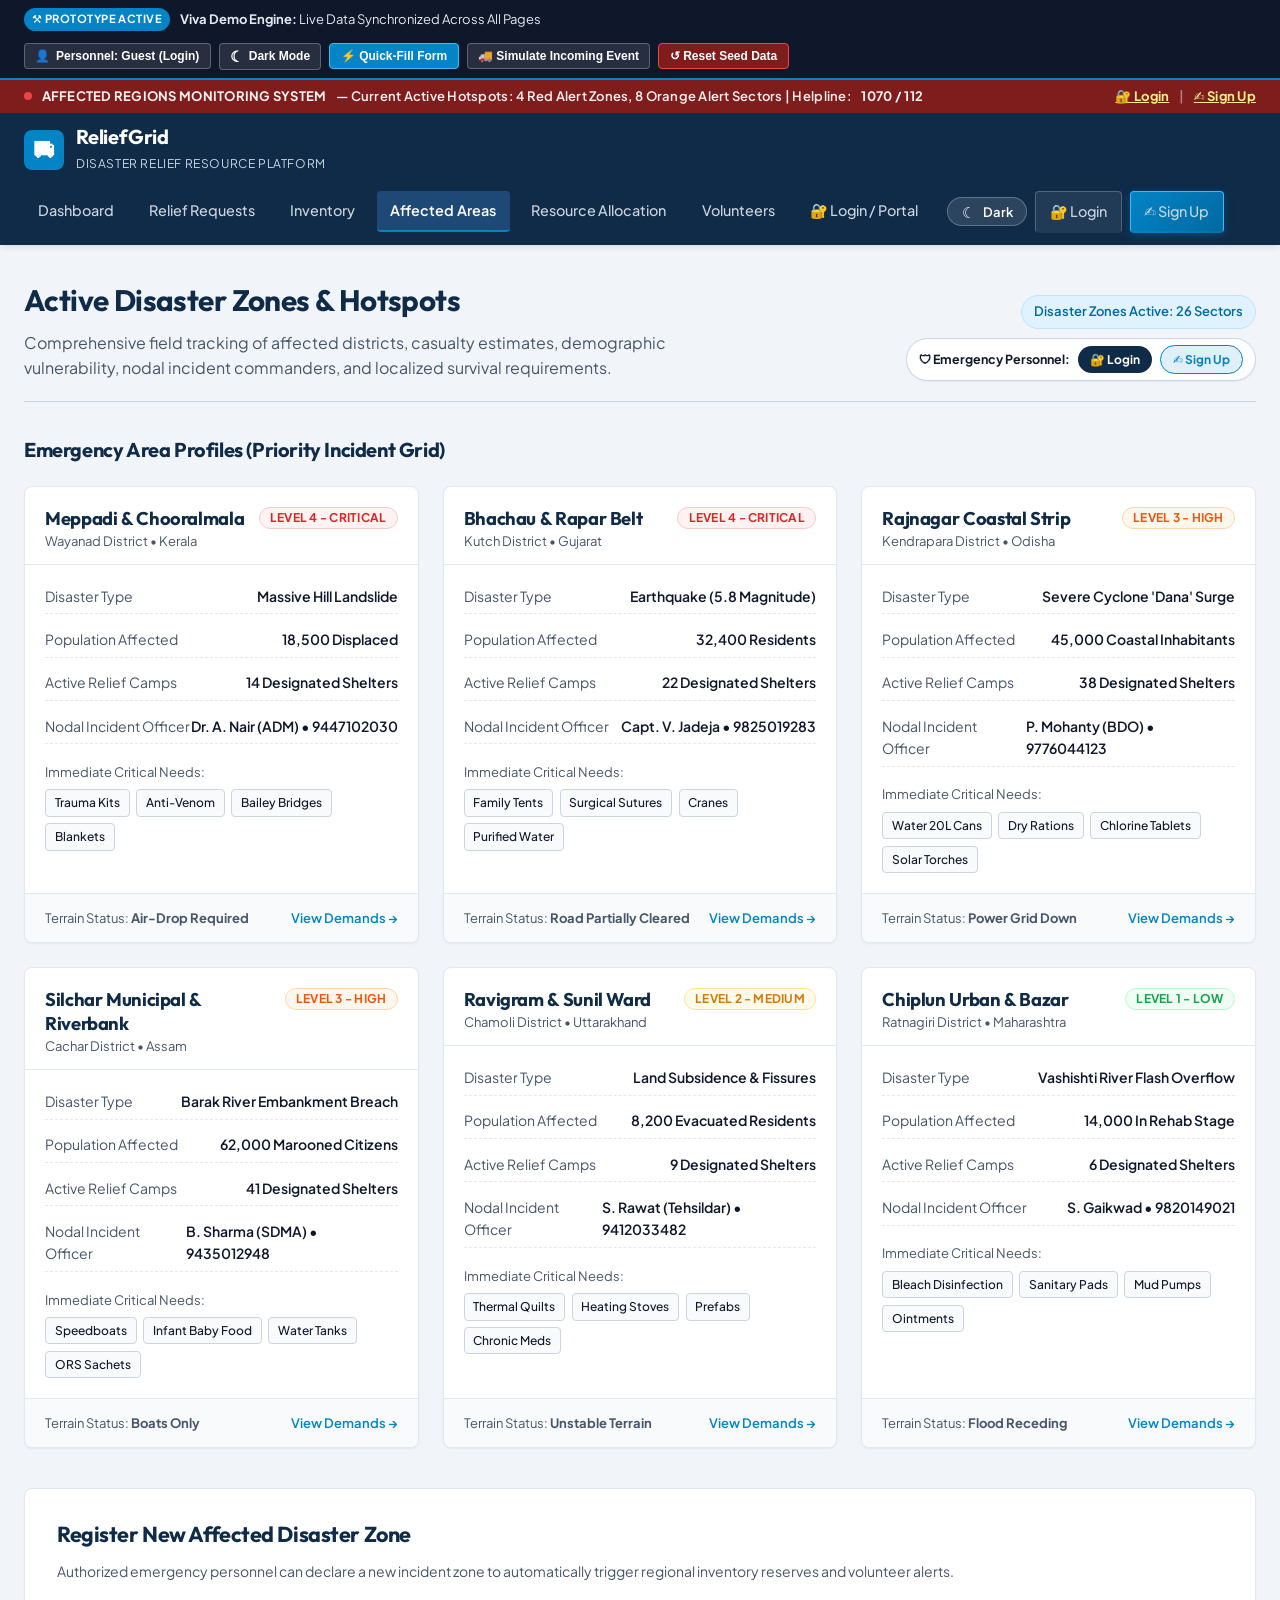
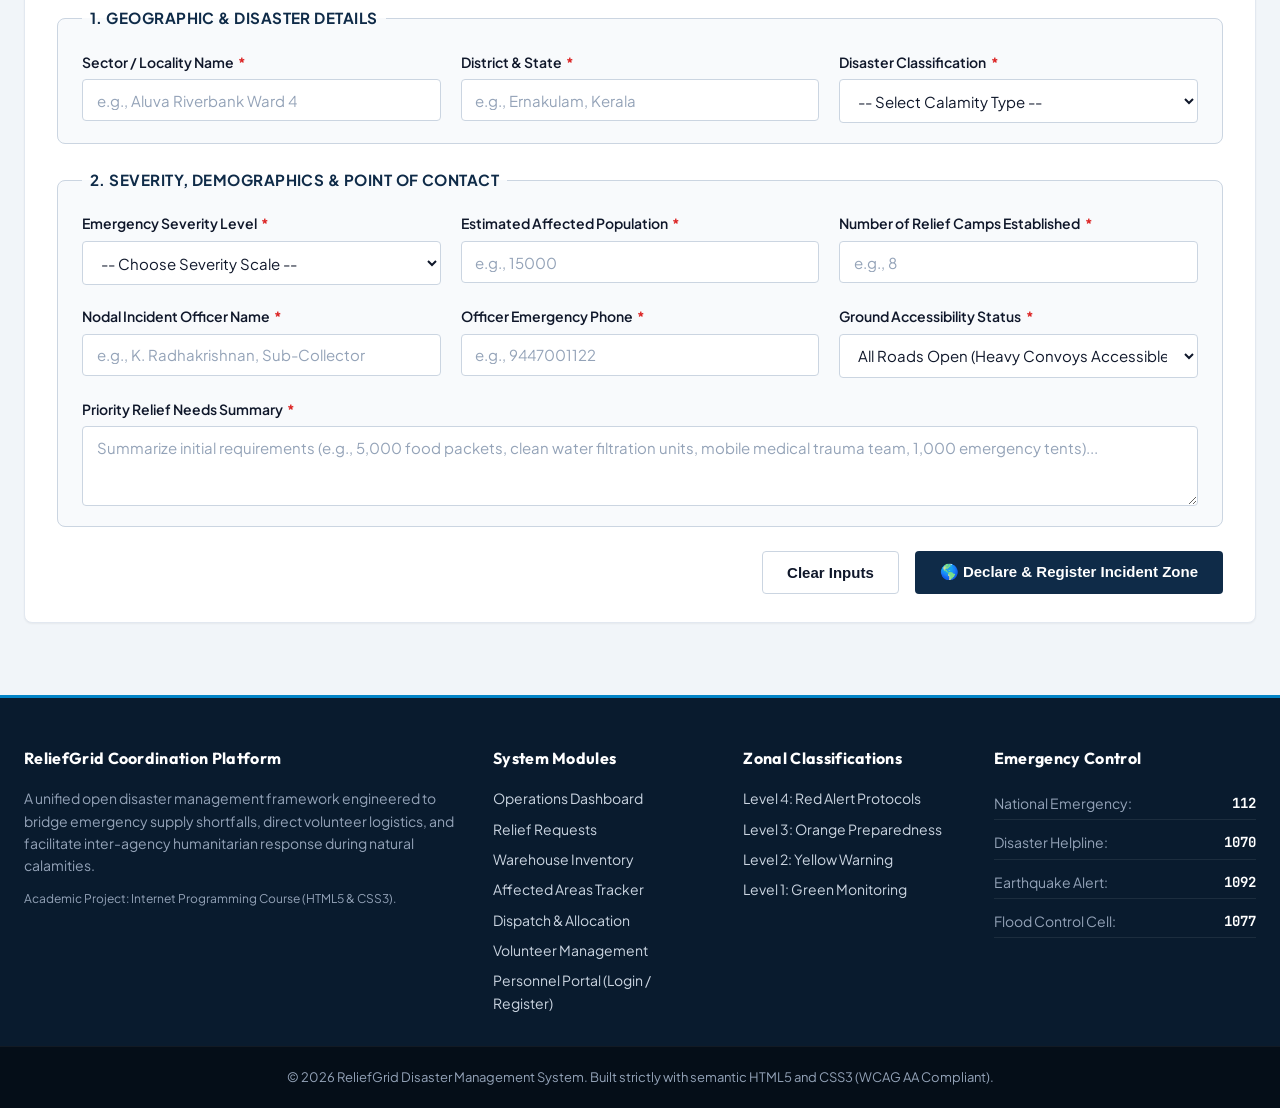
==== commit ce2d555d: "feat: add login, signup, authentication portal, vercel configuration, and documentation" ====
--- a/affected-areas.html
+++ b/affected-areas.html
@@ -11,9 +11,16 @@
 
   <!-- Top Emergency Ribbon -->
   <aside class="top-emergency-bar" aria-label="Emergency Operations Announcement">
-    <span class="pulse-dot" aria-hidden="true"></span>
-    <strong>AFFECTED REGIONS MONITORING SYSTEM</strong> &mdash; 
-    Current Active Hotspots: 4 Red Alert Zones, 8 Orange Alert Sectors, 14 Monitored Basins.
+    <div class="emergency-bar-content">
+      <span class="pulse-dot" aria-hidden="true"></span>
+      <strong>AFFECTED REGIONS MONITORING SYSTEM</strong> &mdash; 
+      Current Active Hotspots: 4 Red Alert Zones, 8 Orange Alert Sectors | Helpline: <strong>1070 / 112</strong>
+    </div>
+    <div class="emergency-bar-auth">
+      <a href="login.html" class="emergency-auth-link" id="top-bar-login-link" title="Sign In to Incident Command">&#128272; Login</a>
+      <span class="emergency-auth-divider">|</span>
+      <a href="login.html?tab=signup" class="emergency-auth-link" id="top-bar-signup-link" title="Register / Sign Up Personnel">&#9997; Sign Up</a>
+    </div>
   </aside>
 
   <!-- Shared Header & Navigation -->
@@ -35,6 +42,25 @@
           <li><a href="affected-areas.html" class="active" aria-current="page">Affected Areas</a></li>
           <li><a href="allocation.html">Resource Allocation</a></li>
           <li><a href="volunteers.html">Volunteers</a></li>
+          <li><a href="login.html" class="nav-portal-link" title="Authorized Responder Portal">&#128272; Login / Portal</a></li>
+          <li>
+            <button type="button" class="theme-toggle-btn" id="header-theme-toggle" aria-label="Toggle Dark and Light Mode" title="Toggle Theme (Dark / Light)">
+              <span class="theme-toggle-icon" aria-hidden="true">&#9790;</span>
+              <span class="theme-toggle-text">Dark</span>
+            </button>
+          </li>
+          <li class="nav-auth-item" id="header-auth-container">
+            <div class="nav-auth-buttons">
+              <a href="login.html" class="btn-nav-auth btn-nav-signin" id="btn-nav-signin" title="Sign In to Operational Console">
+                <span class="btn-auth-icon">&#128272;</span>
+                <span>Login</span>
+              </a>
+              <a href="login.html?tab=signup" class="btn-nav-auth btn-nav-signup" id="btn-nav-signup" title="Register / Sign Up Personnel">
+                <span class="btn-auth-icon">&#9997;</span>
+                <span>Sign Up</span>
+              </a>
+            </div>
+          </li>
         </ul>
       </nav>
     </div>
@@ -48,8 +74,13 @@
         <h2>Active Disaster Zones &amp; Hotspots</h2>
         <p>Comprehensive field tracking of affected districts, casualty estimates, demographic vulnerability, nodal incident commanders, and localized survival requirements.</p>
       </div>
-      <div>
+      <div class="page-intro-right">
         <span class="page-badge">Disaster Zones Active: 26 Sectors</span>
+        <div class="page-auth-prompt" id="page-auth-prompt">
+          <span class="auth-prompt-text">&#128737; Emergency Personnel:</span>
+          <a href="login.html" class="btn-prompt-login" id="prompt-login-btn" title="Sign In to Command Portal">&#128272; Login</a>
+          <a href="login.html?tab=signup" class="btn-prompt-signup" id="prompt-signup-btn" title="Register New Responder">&#9997; Sign Up</a>
+        </div>
       </div>
     </header>
 
@@ -490,6 +521,7 @@
           <li><a href="affected-areas.html">Affected Areas Tracker</a></li>
           <li><a href="allocation.html">Dispatch &amp; Allocation</a></li>
           <li><a href="volunteers.html">Volunteer Management</a></li>
+          <li><a href="login.html">Personnel Portal (Login / Register)</a></li>
         </ul>
       </div>
 
--- a/style.css
+++ b/style.css
@@ -4,6 +4,9 @@
    Pure CSS3 - No external frameworks or libraries required.
    Fully responsive with CSS Grid, Flexbox, and CSS Custom Properties.
    ========================================================================== */
+
+/* Modern Web Typography - Google Fonts */
+@import url('https://fonts.googleapis.com/css2?family=Outfit:wght@500;600;700;800&family=Plus+Jakarta+Sans:wght@400;500;600;700;800&family=JetBrains+Mono:wght@400;600&display=swap');
 
 /* --------------------------------------------------------------------------
    1. CSS Custom Properties (Theme Design System & Variables)
@@ -57,13 +60,18 @@
   --status-shortage-bg: #fef2f2;
 
   /* Typography Font Stack */
-  --font-sans: system-ui, -apple-system, BlinkMacSystemFont, 'Segoe UI', Roboto, Oxygen, Ubuntu, Cantarell, 'Open Sans', 'Helvetica Neue', sans-serif;
-  --font-mono: SFMono-Regular, Menlo, Monaco, Consolas, 'Liberation Mono', 'Courier New', monospace;
+  --font-sans: 'Plus Jakarta Sans', system-ui, -apple-system, BlinkMacSystemFont, 'Segoe UI', Roboto, sans-serif;
+  --font-heading: 'Outfit', var(--font-sans);
+  --font-mono: 'JetBrains Mono', SFMono-Regular, Menlo, Monaco, Consolas, 'Liberation Mono', monospace;
 
   /* Shadows for Elevation */
   --shadow-sm: 0 1px 2px 0 rgba(0, 0, 0, 0.05);
   --shadow-md: 0 4px 6px -1px rgba(15, 23, 42, 0.08), 0 2px 4px -2px rgba(15, 23, 42, 0.05);
   --shadow-lg: 0 10px 15px -3px rgba(15, 23, 42, 0.1), 0 4px 6px -4px rgba(15, 23, 42, 0.05);
+
+  --color-input-bg: #ffffff;
+  --color-bg-hover: #e2e8f0;
+  --color-progress-track: #e2e8f0;
 
   /* Layout Constants */
   --radius-sm: 4px;
@@ -75,6 +83,66 @@
 }
 
 /* --------------------------------------------------------------------------
+   Dark Mode Custom Properties (Tactical Operations Center Theme)
+   -------------------------------------------------------------------------- */
+[data-theme="dark"] {
+  /* Brand Palette - Deep Tactical Command Theme */
+  --color-primary: #1e293b;          /* Dark Slate */
+  --color-primary-light: #334155;    /* Medium Slate */
+  --color-primary-dark: #070d17;     /* Midnight Black */
+  --color-accent: #38bdf8;           /* High-contrast Sky Blue */
+  --color-accent-hover: #7dd3fc;
+
+  /* Dark Backgrounds & Surfaces */
+  --color-bg-main: #0b1120;          /* Deep Obsidian Blue Background */
+  --color-bg-card: #151e32;          /* Elevated Surface Card */
+  --color-bg-alt: #1c2742;           /* Sub-surface / Alternating row */
+  --color-border: #334155;          /* Crisp Slate Border */
+  --color-border-light: #232f48;    /* Soft Surface Border */
+  --color-input-bg: #0f172a;        /* High-contrast form fields */
+  --color-bg-hover: #1e2d4a;        /* Highlight on hover */
+  --color-progress-track: #1e293b;
+
+  /* Typography Colors */
+  --color-text-main: #f1f5f9;        /* Crisp Slate 100 Text */
+  --color-text-muted: #94a3b8;       /* Slate 400 Text */
+  --color-text-light: #64748b;       /* Slate 500 Metadata */
+  --color-text-inverse: #ffffff;
+
+  /* Priority Color Coding (Vibrant High-Contrast for Dark Backgrounds) */
+  --priority-critical: #f87171;      /* Bright Coral Red */
+  --priority-critical-bg: rgba(239, 68, 68, 0.16);
+  --priority-critical-border: rgba(239, 68, 68, 0.4);
+
+  --priority-high: #fb923c;          /* Bright Orange */
+  --priority-high-bg: rgba(249, 115, 22, 0.16);
+  --priority-high-border: rgba(249, 115, 22, 0.4);
+
+  --priority-medium: #facc15;        /* Bright Amber/Yellow */
+  --priority-medium-bg: rgba(234, 179, 8, 0.16);
+  --priority-medium-border: rgba(234, 179, 8, 0.4);
+
+  --priority-low: #4ade80;           /* Emerald Green */
+  --priority-low-bg: rgba(34, 197, 94, 0.16);
+  --priority-low-border: rgba(34, 197, 94, 0.4);
+
+  /* Operational Status Colors (Dark Mode) */
+  --status-pending: #fbbf24;
+  --status-pending-bg: rgba(217, 119, 6, 0.22);
+  --status-progress: #38bdf8;
+  --status-progress-bg: rgba(2, 132, 199, 0.22);
+  --status-delivered: #4ade80;
+  --status-delivered-bg: rgba(22, 163, 74, 0.22);
+  --status-shortage: #f87171;
+  --status-shortage-bg: rgba(220, 38, 38, 0.22);
+
+  /* Shadows for Dark Mode Elevation */
+  --shadow-sm: 0 1px 3px 0 rgba(0, 0, 0, 0.4);
+  --shadow-md: 0 4px 6px -1px rgba(0, 0, 0, 0.5), 0 2px 4px -2px rgba(0, 0, 0, 0.4);
+  --shadow-lg: 0 10px 15px -3px rgba(0, 0, 0, 0.6), 0 4px 6px -4px rgba(0, 0, 0, 0.5);
+}
+
+/* --------------------------------------------------------------------------
    2. Base & Reset Styles
    -------------------------------------------------------------------------- */
 *, *::before, *::after {
@@ -112,6 +180,11 @@
 a:hover, a:focus-visible {
   color: var(--color-accent-hover);
   text-decoration: underline;
+}
+
+h1, h2, h3, h4, h5, h6 {
+  font-family: var(--font-heading);
+  letter-spacing: -0.02em;
 }
 
 /* --------------------------------------------------------------------------
@@ -121,15 +194,47 @@
   background-color: #7f1d1d;
   color: #fef2f2;
   font-size: 0.8125rem;
-  padding: 0.35rem 1rem;
-  text-align: center;
+  padding: 0.4rem 1.5rem;
   font-weight: 600;
   letter-spacing: 0.02em;
   display: flex;
-  justify-content: center;
+  justify-content: space-between;
   align-items: center;
   gap: 0.75rem;
   flex-wrap: wrap;
+}
+
+.emergency-bar-content {
+  display: flex;
+  align-items: center;
+  gap: 0.6rem;
+  flex-wrap: wrap;
+}
+
+.emergency-bar-auth {
+  display: flex;
+  align-items: center;
+  gap: 0.6rem;
+  font-size: 0.8125rem;
+}
+
+.emergency-auth-link {
+  color: #fef08a !important;
+  font-weight: 700;
+  text-decoration: underline;
+  display: inline-flex;
+  align-items: center;
+  gap: 0.25rem;
+  transition: var(--transition);
+}
+
+.emergency-auth-link:hover {
+  color: #ffffff !important;
+  text-decoration: none;
+}
+
+.emergency-auth-divider {
+  color: rgba(255, 255, 255, 0.45);
 }
 
 .top-emergency-bar .pulse-dot {
@@ -243,6 +348,82 @@
   font-weight: 600;
 }
 
+.main-nav a.nav-auth-link {
+  color: #f1f5f9;
+  background: rgba(2, 132, 199, 0.2);
+  border: 1px solid rgba(56, 189, 248, 0.5);
+  font-weight: 700;
+  display: inline-flex;
+  align-items: center;
+  gap: 0.35rem;
+  border-radius: var(--radius-pill);
+  padding: 0.4rem 0.95rem;
+}
+
+.main-nav a.nav-auth-link:hover {
+  background: var(--color-accent);
+  color: #ffffff;
+  border-color: #ffffff;
+}
+
+.main-nav a.nav-auth-link-signup {
+  background: linear-gradient(135deg, #0284c7 0%, #0369a1 100%);
+  color: #ffffff;
+  border: 1px solid #38bdf8;
+  font-weight: 700;
+  border-radius: var(--radius-pill);
+  padding: 0.4rem 1rem;
+  box-shadow: 0 2px 8px rgba(2, 132, 199, 0.35);
+  display: inline-flex;
+  align-items: center;
+  gap: 0.35rem;
+}
+
+.main-nav a.nav-auth-link-signup:hover {
+  background: linear-gradient(135deg, #0369a1 0%, #075985 100%);
+  border-color: #7dd3fc;
+  box-shadow: 0 4px 12px rgba(2, 132, 199, 0.5);
+}
+
+/* Theme Toggle Button in Header */
+.theme-toggle-btn {
+  background-color: rgba(255, 255, 255, 0.12);
+  color: #ffffff;
+  border: 1px solid rgba(255, 255, 255, 0.25);
+  border-radius: var(--radius-pill);
+  padding: 0.35rem 0.85rem;
+  font-size: 0.8125rem;
+  font-weight: 600;
+  cursor: pointer;
+  display: inline-flex;
+  align-items: center;
+  gap: 0.45rem;
+  transition: var(--transition);
+  outline: none;
+  font-family: inherit;
+  margin-left: 0.5rem;
+}
+
+.theme-toggle-btn:hover {
+  background-color: rgba(255, 255, 255, 0.22);
+  border-color: #ffffff;
+}
+
+.theme-toggle-btn:focus-visible {
+  box-shadow: 0 0 0 2px var(--color-accent);
+}
+
+.theme-toggle-icon {
+  font-size: 0.95rem;
+  line-height: 1;
+  display: inline-block;
+  transition: transform 0.35s ease;
+}
+
+[data-theme="dark"] .theme-toggle-icon {
+  transform: rotate(360deg);
+}
+
 /* --------------------------------------------------------------------------
    4. Main Container & Page Layout
    -------------------------------------------------------------------------- */
@@ -286,6 +467,72 @@
   border-radius: var(--radius-pill);
   font-weight: 600;
   border: 1px solid #bae6fd;
+}
+
+.page-intro-right {
+  display: flex;
+  flex-direction: column;
+  align-items: flex-end;
+  gap: 0.6rem;
+}
+
+.page-auth-prompt {
+  display: inline-flex;
+  align-items: center;
+  gap: 0.5rem;
+  background: var(--color-bg-card);
+  border: 1.5px solid var(--color-border);
+  padding: 0.35rem 0.75rem;
+  border-radius: var(--radius-pill);
+  box-shadow: var(--shadow-sm);
+  font-size: 0.8125rem;
+}
+
+.auth-prompt-text {
+  font-weight: 700;
+  color: var(--color-text-main);
+  font-size: 0.78rem;
+}
+
+.btn-prompt-login {
+  background: var(--color-primary);
+  color: #ffffff !important;
+  padding: 0.25rem 0.75rem;
+  border-radius: var(--radius-pill);
+  font-size: 0.75rem;
+  font-weight: 700;
+  text-decoration: none !important;
+  display: inline-flex;
+  align-items: center;
+  gap: 0.3rem;
+  transition: var(--transition);
+}
+
+.btn-prompt-login:hover {
+  background: var(--color-accent);
+  color: #ffffff !important;
+  transform: translateY(-1px);
+}
+
+.btn-prompt-signup {
+  background: rgba(2, 132, 199, 0.12);
+  color: var(--color-accent) !important;
+  border: 1px solid var(--color-accent);
+  padding: 0.25rem 0.75rem;
+  border-radius: var(--radius-pill);
+  font-size: 0.75rem;
+  font-weight: 700;
+  text-decoration: none !important;
+  display: inline-flex;
+  align-items: center;
+  gap: 0.3rem;
+  transition: var(--transition);
+}
+
+.btn-prompt-signup:hover {
+  background: var(--color-accent);
+  color: #ffffff !important;
+  transform: translateY(-1px);
 }
 
 /* --------------------------------------------------------------------------
@@ -387,7 +634,7 @@
 }
 
 .dashboard-card-header {
-  background-color: #ffffff;
+  background-color: var(--color-bg-card);
   padding: 1rem 1.25rem;
   border-bottom: 1px solid var(--color-border-light);
   display: flex;
@@ -440,7 +687,7 @@
 .progress-track {
   width: 100%;
   height: 12px;
-  background-color: #e2e8f0;
+  background-color: var(--color-progress-track);
   border-radius: var(--radius-pill);
   overflow: hidden;
   position: relative;
@@ -538,7 +785,7 @@
 
 .table-header-bar {
   padding: 1rem 1.25rem;
-  background-color: #ffffff;
+  background-color: var(--color-bg-card);
   border-bottom: 1px solid var(--color-border-light);
   display: flex;
   justify-content: space-between;
@@ -597,7 +844,7 @@
 }
 
 .data-table tbody tr:hover {
-  background-color: #e2e8f0;
+  background-color: var(--color-bg-hover);
 }
 
 /* Numeric alignment helper */
@@ -704,7 +951,7 @@
   border-radius: var(--radius-md);
   padding: 1.25rem 1.5rem;
   margin-bottom: 1.5rem;
-  background-color: #fafafa;
+  background-color: var(--color-bg-alt);
 }
 
 legend {
@@ -763,7 +1010,7 @@
   font-family: var(--font-sans);
   font-size: 0.9375rem;
   color: var(--color-text-main);
-  background-color: #ffffff;
+  background-color: var(--color-input-bg);
   border: 1.5px solid var(--color-border);
   border-radius: var(--radius-sm);
   transition: var(--transition);
@@ -780,7 +1027,7 @@
 textarea:focus {
   border-color: var(--color-accent);
   box-shadow: 0 0 0 3px rgba(2, 132, 199, 0.2);
-  background-color: #ffffff;
+  background-color: var(--color-input-bg);
 }
 
 /* HTML5 Valid / Invalid Visual Cues */
@@ -809,7 +1056,8 @@
   padding: 0.5rem 0.85rem;
   border: 1px solid var(--color-border);
   border-radius: var(--radius-sm);
-  background: #ffffff;
+  background: var(--color-bg-card);
+  color: var(--color-text-main);
   cursor: pointer;
   font-size: 0.875rem;
   font-weight: 500;
@@ -819,7 +1067,7 @@
 .radio-pill-label:hover,
 .checkbox-pill-label:hover {
   border-color: var(--color-accent);
-  background-color: #f0f9ff;
+  background-color: var(--color-bg-hover);
 }
 
 /* Radio button priority accents */
@@ -898,13 +1146,13 @@
 }
 
 .btn-secondary {
-  background-color: #ffffff;
+  background-color: var(--color-bg-card);
   color: var(--color-text-main);
   border-color: var(--color-border);
 }
 
 .btn-secondary:hover {
-  background-color: #f1f5f9;
+  background-color: var(--color-bg-hover);
   border-color: var(--color-text-muted);
 }
 
@@ -988,7 +1236,7 @@
 }
 
 .need-tag {
-  background-color: #f1f5f9;
+  background-color: var(--color-bg-alt);
   color: var(--color-text-main);
   font-size: 0.75rem;
   padding: 0.2rem 0.55rem;
@@ -999,7 +1247,7 @@
 
 .area-card-footer {
   padding: 0.85rem 1.25rem;
-  background-color: #f8fafc;
+  background-color: var(--color-bg-alt);
   border-top: 1px solid var(--color-border-light);
   font-size: 0.8125rem;
   color: var(--color-text-muted);
@@ -1247,7 +1495,7 @@
 /* Interactive Table Search & Filter Toolbar */
 .table-filter-toolbar {
   padding: 0.75rem 1.25rem;
-  background-color: #f8fafc;
+  background-color: var(--color-bg-alt);
   border-bottom: 1px solid var(--color-border-light);
   display: flex;
   justify-content: space-between;
@@ -1275,6 +1523,8 @@
   font-size: 0.8125rem;
   border-radius: var(--radius-sm);
   border: 1px solid var(--color-border);
+  background-color: var(--color-input-bg);
+  color: var(--color-text-main);
   width: 100%;
 }
 
@@ -1283,7 +1533,8 @@
   font-size: 0.8125rem;
   border-radius: var(--radius-sm);
   border: 1px solid var(--color-border);
-  background-color: #ffffff;
+  background-color: var(--color-input-bg);
+  color: var(--color-text-main);
   width: auto;
 }
 
@@ -1309,12 +1560,15 @@
   pointer-events: auto;
   min-width: 300px;
   max-width: 420px;
-  background: #ffffff;
+  background: var(--color-bg-card);
   color: var(--color-text-main);
   padding: 1rem 1.25rem;
   border-radius: var(--radius-md);
   box-shadow: 0 10px 25px -5px rgba(0, 0, 0, 0.25), 0 8px 10px -6px rgba(0, 0, 0, 0.1);
   border-left: 5px solid var(--color-accent);
+  border-top: 1px solid var(--color-border-light);
+  border-right: 1px solid var(--color-border-light);
+  border-bottom: 1px solid var(--color-border-light);
   display: flex;
   align-items: flex-start;
   gap: 0.75rem;
@@ -1373,3 +1627,998 @@
   transform: translateX(100%);
 }
 
+/* --------------------------------------------------------------------------
+   16. Authentication System (Sign In, Sign Up, Profile Dropdown & Modal)
+   -------------------------------------------------------------------------- */
+
+/* Header Authentication Controls */
+.nav-auth-item {
+  display: flex;
+  align-items: center;
+  position: relative;
+  list-style: none;
+}
+
+.nav-auth-buttons {
+  display: flex;
+  align-items: center;
+  gap: 0.5rem;
+}
+
+.btn-nav-auth {
+  display: inline-flex;
+  align-items: center;
+  gap: 0.35rem;
+  padding: 0.38rem 0.85rem;
+  font-size: 0.8125rem;
+  font-weight: 600;
+  border-radius: var(--radius-pill);
+  cursor: pointer;
+  transition: var(--transition);
+  text-decoration: none;
+  font-family: inherit;
+  white-space: nowrap;
+  outline: none;
+}
+
+.btn-nav-signin {
+  background: rgba(255, 255, 255, 0.08);
+  color: #f1f5f9;
+  border: 1px solid rgba(255, 255, 255, 0.22);
+}
+
+.btn-nav-signin:hover {
+  background: rgba(255, 255, 255, 0.2);
+  border-color: #ffffff;
+  color: #ffffff;
+  transform: translateY(-1px);
+}
+
+.btn-nav-signin:focus-visible {
+  box-shadow: 0 0 0 2px var(--color-accent);
+}
+
+.btn-nav-signup {
+  background: linear-gradient(135deg, #0284c7 0%, #0369a1 100%);
+  color: #ffffff;
+  border: 1px solid #38bdf8;
+  box-shadow: 0 2px 8px rgba(2, 132, 199, 0.35);
+}
+
+.btn-nav-signup:hover {
+  background: linear-gradient(135deg, #0369a1 0%, #075985 100%);
+  border-color: #7dd3fc;
+  box-shadow: 0 4px 12px rgba(2, 132, 199, 0.5);
+  transform: translateY(-1px);
+}
+
+.btn-nav-signup:focus-visible {
+  box-shadow: 0 0 0 2px #38bdf8;
+}
+
+[data-theme="dark"] .btn-nav-signup {
+  background: linear-gradient(135deg, #0284c7 0%, #2563eb 100%);
+  border-color: #60a5fa;
+  box-shadow: 0 2px 10px rgba(56, 189, 248, 0.3);
+}
+
+/* User Profile Badge (When Logged In) */
+.user-profile-menu-wrapper {
+  position: relative;
+}
+
+.user-profile-btn {
+  display: inline-flex;
+  align-items: center;
+  gap: 0.5rem;
+  background: rgba(255, 255, 255, 0.12);
+  border: 1px solid rgba(255, 255, 255, 0.28);
+  border-radius: var(--radius-pill);
+  padding: 0.3rem 0.75rem 0.3rem 0.35rem;
+  color: #ffffff;
+  cursor: pointer;
+  font-family: inherit;
+  font-size: 0.8125rem;
+  transition: var(--transition);
+  outline: none;
+}
+
+.user-profile-btn:hover {
+  background: rgba(255, 255, 255, 0.22);
+  border-color: #ffffff;
+}
+
+.user-profile-btn:focus-visible {
+  box-shadow: 0 0 0 2px var(--color-accent);
+}
+
+.user-avatar-badge {
+  width: 26px;
+  height: 26px;
+  border-radius: 50%;
+  background: var(--color-accent);
+  display: flex;
+  align-items: center;
+  justify-content: center;
+  font-size: 0.95rem;
+  box-shadow: var(--shadow-sm);
+}
+
+.user-name-text {
+  font-weight: 600;
+  max-width: 130px;
+  white-space: nowrap;
+  overflow: hidden;
+  text-overflow: ellipsis;
+}
+
+.user-role-tag {
+  font-size: 0.6875rem;
+  font-weight: 700;
+  background: rgba(2, 132, 199, 0.4);
+  color: #bae6fd;
+  padding: 0.1rem 0.45rem;
+  border-radius: var(--radius-pill);
+  letter-spacing: 0.02em;
+}
+
+.user-chevron {
+  font-size: 0.65rem;
+  color: #94a3b8;
+  transition: transform 0.2s ease;
+}
+
+.user-profile-btn[aria-expanded="true"] .user-chevron {
+  transform: rotate(180deg);
+}
+
+/* User Profile Dropdown Flyout */
+.user-profile-dropdown {
+  position: absolute;
+  top: calc(100% + 8px);
+  right: 0;
+  width: 320px;
+  background: var(--color-bg-card);
+  color: var(--color-text-main);
+  border: 1px solid var(--color-border);
+  border-radius: var(--radius-md);
+  box-shadow: var(--shadow-lg);
+  padding: 1rem;
+  z-index: 1000;
+  display: flex;
+  flex-direction: column;
+  gap: 0.75rem;
+  animation: dropdownSlide 0.2s ease forwards;
+}
+
+@keyframes dropdownSlide {
+  from { opacity: 0; transform: translateY(-6px); }
+  to { opacity: 1; transform: translateY(0); }
+}
+
+.dropdown-header {
+  display: flex;
+  align-items: center;
+  gap: 0.75rem;
+  padding-bottom: 0.75rem;
+  border-bottom: 1px solid var(--color-border-light);
+}
+
+.dropdown-avatar {
+  width: 44px;
+  height: 44px;
+  border-radius: 50%;
+  background: var(--color-primary-light);
+  display: flex;
+  align-items: center;
+  justify-content: center;
+  font-size: 1.5rem;
+  flex-shrink: 0;
+}
+
+.dropdown-user-info {
+  display: flex;
+  flex-direction: column;
+  min-width: 0;
+}
+
+.dropdown-user-info strong {
+  font-size: 0.9375rem;
+  color: var(--color-text-main);
+  white-space: nowrap;
+  overflow: hidden;
+  text-overflow: ellipsis;
+}
+
+.dropdown-email {
+  font-size: 0.75rem;
+  color: var(--color-text-muted);
+  white-space: nowrap;
+  overflow: hidden;
+  text-overflow: ellipsis;
+}
+
+.dropdown-agency-badge {
+  font-size: 0.6875rem;
+  font-weight: 600;
+  color: var(--color-accent);
+  margin-top: 0.15rem;
+}
+
+.dropdown-meta-box {
+  background: var(--color-bg-alt);
+  border: 1px solid var(--color-border-light);
+  border-radius: var(--radius-sm);
+  padding: 0.5rem 0.65rem;
+  font-size: 0.75rem;
+  display: flex;
+  flex-direction: column;
+  gap: 0.35rem;
+}
+
+.meta-row {
+  display: flex;
+  justify-content: space-between;
+  align-items: center;
+}
+
+.meta-label {
+  color: var(--color-text-muted);
+}
+
+.meta-val {
+  font-weight: 600;
+  font-family: var(--font-mono);
+  font-size: 0.72rem;
+}
+
+.clearance-pill {
+  background: rgba(34, 197, 94, 0.15);
+  color: var(--priority-low);
+  padding: 0.1rem 0.4rem;
+  border-radius: var(--radius-pill);
+  font-weight: 700;
+  font-size: 0.6875rem;
+}
+
+.duty-status-pill {
+  display: inline-flex;
+  align-items: center;
+  gap: 0.35rem;
+  color: var(--priority-low);
+  font-weight: 600;
+}
+
+.duty-status-pill .dot {
+  width: 6px;
+  height: 6px;
+  border-radius: 50%;
+  background-color: var(--priority-low);
+  box-shadow: 0 0 6px var(--priority-low);
+}
+
+.dropdown-section-title {
+  font-size: 0.6875rem;
+  font-weight: 700;
+  text-transform: uppercase;
+  letter-spacing: 0.05em;
+  color: var(--color-text-light);
+  margin-top: 0.25rem;
+}
+
+.dropdown-persona-grid {
+  display: grid;
+  grid-template-columns: 1fr 1fr;
+  gap: 0.4rem;
+}
+
+.btn-persona-quick {
+  background: var(--color-bg-card);
+  border: 1px solid var(--color-border);
+  border-radius: var(--radius-sm);
+  padding: 0.4rem 0.5rem;
+  font-size: 0.72rem;
+  display: flex;
+  align-items: center;
+  gap: 0.4rem;
+  cursor: pointer;
+  color: var(--color-text-main);
+  transition: var(--transition);
+  text-align: left;
+}
+
+.btn-persona-quick:hover {
+  background: var(--color-bg-hover);
+  border-color: var(--color-accent);
+}
+
+.btn-persona-quick.active {
+  border-color: var(--color-accent);
+  background: rgba(2, 132, 199, 0.1);
+  font-weight: 700;
+}
+
+.dropdown-footer {
+  display: flex;
+  justify-content: space-between;
+  align-items: center;
+  padding-top: 0.6rem;
+  border-top: 1px solid var(--color-border-light);
+  margin-top: 0.25rem;
+}
+
+.btn-dropdown-logout {
+  background: transparent;
+  border: none;
+  color: var(--priority-critical);
+  font-size: 0.8125rem;
+  font-weight: 600;
+  cursor: pointer;
+  display: inline-flex;
+  align-items: center;
+  gap: 0.35rem;
+  padding: 0.3rem 0.5rem;
+  border-radius: var(--radius-sm);
+  transition: var(--transition);
+}
+
+.btn-dropdown-logout:hover {
+  background: rgba(239, 68, 68, 0.1);
+}
+
+.dropdown-link-portal {
+  font-size: 0.8125rem;
+  color: var(--color-accent);
+  font-weight: 600;
+}
+
+/* ==========================================================================
+   AUTHENTICATION MODAL STYLES
+   ========================================================================== */
+.auth-modal-backdrop {
+  position: fixed;
+  inset: 0;
+  background-color: rgba(7, 13, 23, 0.8);
+  backdrop-filter: blur(6px);
+  -webkit-backdrop-filter: blur(6px);
+  z-index: 10000;
+  display: flex;
+  align-items: center;
+  justify-content: center;
+  padding: 1.25rem;
+  animation: modalFadeIn 0.25s ease-out;
+}
+
+@keyframes modalFadeIn {
+  from { opacity: 0; }
+  to { opacity: 1; }
+}
+
+.auth-modal-card {
+  background: var(--color-bg-card);
+  border: 1px solid var(--color-border);
+  border-radius: var(--radius-lg);
+  box-shadow: 0 25px 50px -12px rgba(0, 0, 0, 0.5);
+  width: 100%;
+  max-width: 580px;
+  max-height: 90vh;
+  overflow-y: auto;
+  position: relative;
+  display: flex;
+  flex-direction: column;
+  animation: modalCardScale 0.3s cubic-bezier(0.16, 1, 0.3, 1);
+}
+
+@keyframes modalCardScale {
+  from { opacity: 0; transform: scale(0.94) translateY(12px); }
+  to { opacity: 1; transform: scale(1) translateY(0); }
+}
+
+.auth-modal-close {
+  position: absolute;
+  top: 1rem;
+  right: 1.25rem;
+  background: var(--color-bg-alt);
+  border: 1px solid var(--color-border-light);
+  color: var(--color-text-muted);
+  width: 32px;
+  height: 32px;
+  border-radius: 50%;
+  display: flex;
+  align-items: center;
+  justify-content: center;
+  font-size: 1.25rem;
+  line-height: 1;
+  cursor: pointer;
+  transition: var(--transition);
+  z-index: 2;
+}
+
+.auth-modal-close:hover {
+  background: var(--color-bg-hover);
+  color: var(--color-text-main);
+  transform: rotate(90deg);
+}
+
+.auth-modal-header {
+  padding: 1.5rem 1.75rem 1.25rem;
+  display: flex;
+  align-items: center;
+  gap: 1rem;
+  border-bottom: 1px solid var(--color-border-light);
+  background: var(--color-bg-alt);
+}
+
+.auth-modal-icon {
+  width: 44px;
+  height: 44px;
+  border-radius: var(--radius-md);
+  background: linear-gradient(135deg, var(--color-primary), var(--color-accent));
+  color: #ffffff;
+  display: flex;
+  align-items: center;
+  justify-content: center;
+  font-size: 1.5rem;
+  flex-shrink: 0;
+  box-shadow: var(--shadow-sm);
+}
+
+.auth-modal-header h3 {
+  font-size: 1.25rem;
+  font-weight: 700;
+  color: var(--color-primary);
+  margin: 0;
+  line-height: 1.2;
+}
+
+[data-theme="dark"] .auth-modal-header h3 {
+  color: var(--color-text-main);
+}
+
+.auth-modal-subtitle {
+  font-size: 0.8125rem;
+  color: var(--color-text-muted);
+  margin-top: 0.2rem;
+}
+
+/* Auth Modal Tabs (Sign In vs Sign Up) */
+.auth-tab-switch {
+  display: grid;
+  grid-template-columns: 1fr 1fr;
+  background: var(--color-bg-alt);
+  padding: 0.35rem;
+  margin: 1.25rem 1.75rem 0.5rem;
+  border-radius: var(--radius-md);
+  border: 1px solid var(--color-border-light);
+  gap: 0.25rem;
+}
+
+.auth-tab-btn {
+  background: transparent;
+  border: none;
+  padding: 0.65rem 1rem;
+  font-size: 0.875rem;
+  font-weight: 600;
+  color: var(--color-text-muted);
+  border-radius: var(--radius-sm);
+  cursor: pointer;
+  display: inline-flex;
+  align-items: center;
+  justify-content: center;
+  gap: 0.5rem;
+  transition: var(--transition);
+  font-family: inherit;
+}
+
+.auth-tab-btn.active {
+  background: var(--color-bg-card);
+  color: var(--color-text-main);
+  box-shadow: var(--shadow-sm);
+  border: 1px solid var(--color-border-light);
+}
+
+.auth-tab-btn:hover:not(.active) {
+  color: var(--color-text-main);
+  background: rgba(0, 0, 0, 0.03);
+}
+
+[data-theme="dark"] .auth-tab-btn:hover:not(.active) {
+  background: rgba(255, 255, 255, 0.05);
+}
+
+/* Modal Body / Panels */
+.auth-panel-body {
+  padding: 1.25rem 1.75rem 1.75rem;
+}
+
+/* Demo Personas Grid inside Sign In */
+.auth-demo-section {
+  margin-bottom: 1.25rem;
+  padding: 0.85rem 1rem;
+  background: var(--color-bg-alt);
+  border: 1px dashed var(--color-border);
+  border-radius: var(--radius-md);
+}
+
+.auth-demo-label {
+  font-size: 0.75rem;
+  font-weight: 700;
+  text-transform: uppercase;
+  letter-spacing: 0.04em;
+  color: var(--color-text-muted);
+  display: flex;
+  justify-content: space-between;
+  align-items: center;
+  margin-bottom: 0.65rem;
+}
+
+.auth-demo-tag {
+  background: rgba(2, 132, 199, 0.15);
+  color: var(--color-accent);
+  padding: 0.1rem 0.4rem;
+  border-radius: var(--radius-pill);
+  font-size: 0.6875rem;
+}
+
+.auth-demo-grid {
+  display: grid;
+  grid-template-columns: repeat(2, 1fr);
+  gap: 0.5rem;
+}
+
+@media (max-width: 480px) {
+  .auth-demo-grid {
+    grid-template-columns: 1fr;
+  }
+}
+
+.demo-account-card {
+  background: var(--color-bg-card);
+  border: 1px solid var(--color-border-light);
+  border-radius: var(--radius-sm);
+  padding: 0.5rem 0.6rem;
+  cursor: pointer;
+  display: flex;
+  align-items: center;
+  gap: 0.6rem;
+  transition: var(--transition);
+  text-align: left;
+}
+
+.demo-account-card:hover {
+  border-color: var(--color-accent);
+  transform: translateY(-2px);
+  box-shadow: var(--shadow-sm);
+}
+
+.demo-account-avatar {
+  font-size: 1.25rem;
+  line-height: 1;
+}
+
+.demo-account-info {
+  min-width: 0;
+  flex: 1;
+}
+
+.demo-account-name {
+  font-size: 0.8125rem;
+  font-weight: 700;
+  color: var(--color-text-main);
+  white-space: nowrap;
+  overflow: hidden;
+  text-overflow: ellipsis;
+}
+
+.demo-account-role {
+  font-size: 0.6875rem;
+  color: var(--color-text-muted);
+  white-space: nowrap;
+  overflow: hidden;
+  text-overflow: ellipsis;
+}
+
+.auth-divider {
+  display: flex;
+  align-items: center;
+  gap: 0.75rem;
+  margin: 1.25rem 0;
+  color: var(--color-text-light);
+  font-size: 0.75rem;
+  text-transform: uppercase;
+  letter-spacing: 0.04em;
+}
+
+.auth-divider::before,
+.auth-divider::after {
+  content: "";
+  flex: 1;
+  height: 1px;
+  background-color: var(--color-border-light);
+}
+
+/* Auth Form Fields & Floating Controls */
+.auth-form {
+  display: flex;
+  flex-direction: column;
+  gap: 1rem;
+}
+
+.auth-field {
+  display: flex;
+  flex-direction: column;
+  gap: 0.35rem;
+}
+
+.auth-field label {
+  font-size: 0.8125rem;
+  font-weight: 600;
+  color: var(--color-text-main);
+}
+
+.input-with-icon {
+  position: relative;
+  display: flex;
+  align-items: center;
+}
+
+.input-with-icon .field-icon {
+  position: absolute;
+  left: 0.85rem;
+  font-size: 0.95rem;
+  color: var(--color-text-light);
+  pointer-events: none;
+}
+
+.input-with-icon input,
+.input-with-icon select {
+  padding-left: 2.35rem;
+}
+
+.btn-toggle-password {
+  position: absolute;
+  right: 0.65rem;
+  background: transparent;
+  border: none;
+  color: var(--color-text-muted);
+  cursor: pointer;
+  padding: 0.25rem;
+  font-size: 1rem;
+  display: flex;
+  align-items: center;
+  justify-content: center;
+}
+
+.btn-toggle-password:hover {
+  color: var(--color-text-main);
+}
+
+.auth-form-row {
+  display: flex;
+  justify-content: space-between;
+  align-items: center;
+  font-size: 0.8125rem;
+}
+
+.auth-checkbox-label {
+  display: inline-flex;
+  align-items: center;
+  gap: 0.45rem;
+  cursor: pointer;
+  color: var(--color-text-muted);
+  user-select: none;
+}
+
+.auth-checkbox-label input[type="checkbox"] {
+  width: 16px;
+  height: 16px;
+  cursor: pointer;
+}
+
+.auth-link {
+  color: var(--color-accent);
+  font-weight: 600;
+  cursor: pointer;
+  text-decoration: none;
+}
+
+.auth-link:hover {
+  text-decoration: underline;
+}
+
+.btn-auth-submit {
+  width: 100%;
+  padding: 0.75rem 1.25rem;
+  font-size: 0.9375rem;
+  font-weight: 700;
+  border-radius: var(--radius-sm);
+  background: linear-gradient(135deg, #0f2b48 0%, #0284c7 100%);
+  color: #ffffff;
+  border: none;
+  cursor: pointer;
+  display: inline-flex;
+  align-items: center;
+  justify-content: center;
+  gap: 0.5rem;
+  transition: var(--transition);
+  box-shadow: 0 4px 12px rgba(15, 43, 72, 0.25);
+  margin-top: 0.35rem;
+  font-family: inherit;
+}
+
+.btn-auth-submit:hover {
+  transform: translateY(-1px);
+  box-shadow: 0 6px 18px rgba(2, 132, 199, 0.35);
+  background: linear-gradient(135deg, #1e4976 0%, #0369a1 100%);
+}
+
+[data-theme="dark"] .btn-auth-submit {
+  background: linear-gradient(135deg, #0284c7 0%, #2563eb 100%);
+  box-shadow: 0 4px 14px rgba(56, 189, 248, 0.3);
+}
+
+[data-theme="dark"] .btn-auth-submit:hover {
+  background: linear-gradient(135deg, #38bdf8 0%, #3b82f6 100%);
+}
+
+.auth-switch-note {
+  text-align: center;
+  font-size: 0.8125rem;
+  color: var(--color-text-muted);
+  margin-top: 1rem;
+}
+
+/* Form alert banners */
+.auth-alert {
+  padding: 0.65rem 0.85rem;
+  border-radius: var(--radius-sm);
+  font-size: 0.8125rem;
+  margin-bottom: 1rem;
+  display: flex;
+  align-items: center;
+  gap: 0.5rem;
+  animation: alertPop 0.2s ease;
+}
+
+@keyframes alertPop {
+  from { opacity: 0; transform: translateY(-4px); }
+  to { opacity: 1; transform: translateY(0); }
+}
+
+.auth-alert-error {
+  background-color: var(--priority-critical-bg);
+  border: 1px solid var(--priority-critical-border);
+  color: var(--priority-critical);
+}
+
+.auth-alert-success {
+  background-color: var(--priority-low-bg);
+  border: 1px solid var(--priority-low-border);
+  color: var(--priority-low);
+}
+
+/* Role Selector Radio Pills in Sign Up */
+.role-pills-selector {
+  display: grid;
+  grid-template-columns: repeat(auto-fit, minmax(130px, 1fr));
+  gap: 0.5rem;
+}
+
+.role-pill-option {
+  position: relative;
+}
+
+.role-pill-option input[type="radio"] {
+  position: absolute;
+  opacity: 0;
+  pointer-events: none;
+}
+
+.role-pill-card {
+  display: flex;
+  flex-direction: column;
+  align-items: center;
+  justify-content: center;
+  text-align: center;
+  padding: 0.65rem 0.5rem;
+  background: var(--color-bg-card);
+  border: 1.5px solid var(--color-border);
+  border-radius: var(--radius-sm);
+  cursor: pointer;
+  transition: var(--transition);
+  gap: 0.25rem;
+}
+
+.role-pill-icon {
+  font-size: 1.25rem;
+}
+
+.role-pill-text {
+  font-size: 0.75rem;
+  font-weight: 600;
+  color: var(--color-text-main);
+  line-height: 1.2;
+}
+
+.role-pill-option input[type="radio"]:checked + .role-pill-card {
+  border-color: var(--color-accent);
+  background-color: rgba(2, 132, 199, 0.08);
+  box-shadow: 0 0 0 2px rgba(2, 132, 199, 0.2);
+}
+
+/* ==========================================================================
+   DEDICATED AUTH PORTAL PAGE (`login.html`)
+   ========================================================================== */
+.auth-portal-grid {
+  display: grid;
+  grid-template-columns: 1.15fr 1fr;
+  gap: 2.5rem;
+  align-items: start;
+  margin: 1.5rem 0 3rem;
+}
+
+@media (max-width: 900px) {
+  .auth-portal-grid {
+    grid-template-columns: 1fr;
+    gap: 2rem;
+  }
+}
+
+.auth-portal-hero {
+  display: flex;
+  flex-direction: column;
+  gap: 1.5rem;
+}
+
+.hero-security-card {
+  background: var(--color-bg-card);
+  border: 1px solid var(--color-border);
+  border-radius: var(--radius-lg);
+  padding: 1.75rem;
+  box-shadow: var(--shadow-sm);
+}
+
+.hero-badge-tag {
+  display: inline-flex;
+  align-items: center;
+  gap: 0.45rem;
+  padding: 0.25rem 0.65rem;
+  border-radius: var(--radius-pill);
+  font-size: 0.75rem;
+  font-weight: 700;
+  text-transform: uppercase;
+  letter-spacing: 0.04em;
+  background: rgba(220, 38, 38, 0.12);
+  color: var(--priority-critical);
+  margin-bottom: 0.85rem;
+}
+
+.hero-security-card h2 {
+  font-size: 1.6rem;
+  font-weight: 800;
+  color: var(--color-primary);
+  line-height: 1.25;
+  margin-bottom: 0.75rem;
+}
+
+[data-theme="dark"] .hero-security-card h2 {
+  color: var(--color-text-main);
+}
+
+.hero-security-card p {
+  color: var(--color-text-muted);
+  font-size: 0.95rem;
+  line-height: 1.6;
+}
+
+.hero-features-list {
+  list-style: none;
+  display: flex;
+  flex-direction: column;
+  gap: 0.85rem;
+  margin-top: 1.25rem;
+}
+
+.hero-feature-item {
+  display: flex;
+  align-items: flex-start;
+  gap: 0.75rem;
+  font-size: 0.875rem;
+}
+
+.feature-check-icon {
+  width: 22px;
+  height: 22px;
+  border-radius: 50%;
+  background: rgba(34, 197, 94, 0.15);
+  color: var(--priority-low);
+  display: flex;
+  align-items: center;
+  justify-content: center;
+  font-size: 0.8rem;
+  font-weight: 700;
+  flex-shrink: 0;
+  margin-top: 0.1rem;
+}
+
+.hero-agencies-card {
+  background: var(--color-bg-alt);
+  border: 1px solid var(--color-border-light);
+  border-radius: var(--radius-md);
+  padding: 1.25rem;
+}
+
+.agencies-title {
+  font-size: 0.8125rem;
+  font-weight: 700;
+  text-transform: uppercase;
+  color: var(--color-text-muted);
+  letter-spacing: 0.04em;
+  margin-bottom: 0.85rem;
+}
+
+.agencies-pills-row {
+  display: flex;
+  flex-wrap: wrap;
+  gap: 0.5rem;
+}
+
+.agency-pill {
+  background: var(--color-bg-card);
+  border: 1px solid var(--color-border);
+  padding: 0.35rem 0.65rem;
+  border-radius: var(--radius-sm);
+  font-size: 0.75rem;
+  font-weight: 600;
+  color: var(--color-text-main);
+}
+
+.auth-portal-card-container {
+  background: var(--color-bg-card);
+  border: 1px solid var(--color-border);
+  border-radius: var(--radius-lg);
+  box-shadow: var(--shadow-md);
+  overflow: hidden;
+}
+
+/* Logged In Status Banner on Dedicated Page */
+.auth-logged-in-view {
+  padding: 2rem;
+  text-align: center;
+  display: flex;
+  flex-direction: column;
+  align-items: center;
+  gap: 1.25rem;
+}
+
+.auth-logged-in-avatar {
+  width: 72px;
+  height: 72px;
+  border-radius: 50%;
+  background: var(--color-primary-light);
+  display: flex;
+  align-items: center;
+  justify-content: center;
+  font-size: 2.5rem;
+  box-shadow: var(--shadow-md);
+}
+
+.auth-logged-in-view h3 {
+  font-size: 1.35rem;
+  color: var(--color-text-main);
+}
+
+.auth-session-details {
+  background: var(--color-bg-alt);
+  border: 1px solid var(--color-border-light);
+  border-radius: var(--radius-md);
+  padding: 1rem 1.5rem;
+  width: 100%;
+  text-align: left;
+  font-size: 0.875rem;
+  display: flex;
+  flex-direction: column;
+  gap: 0.5rem;
+}
+
+
